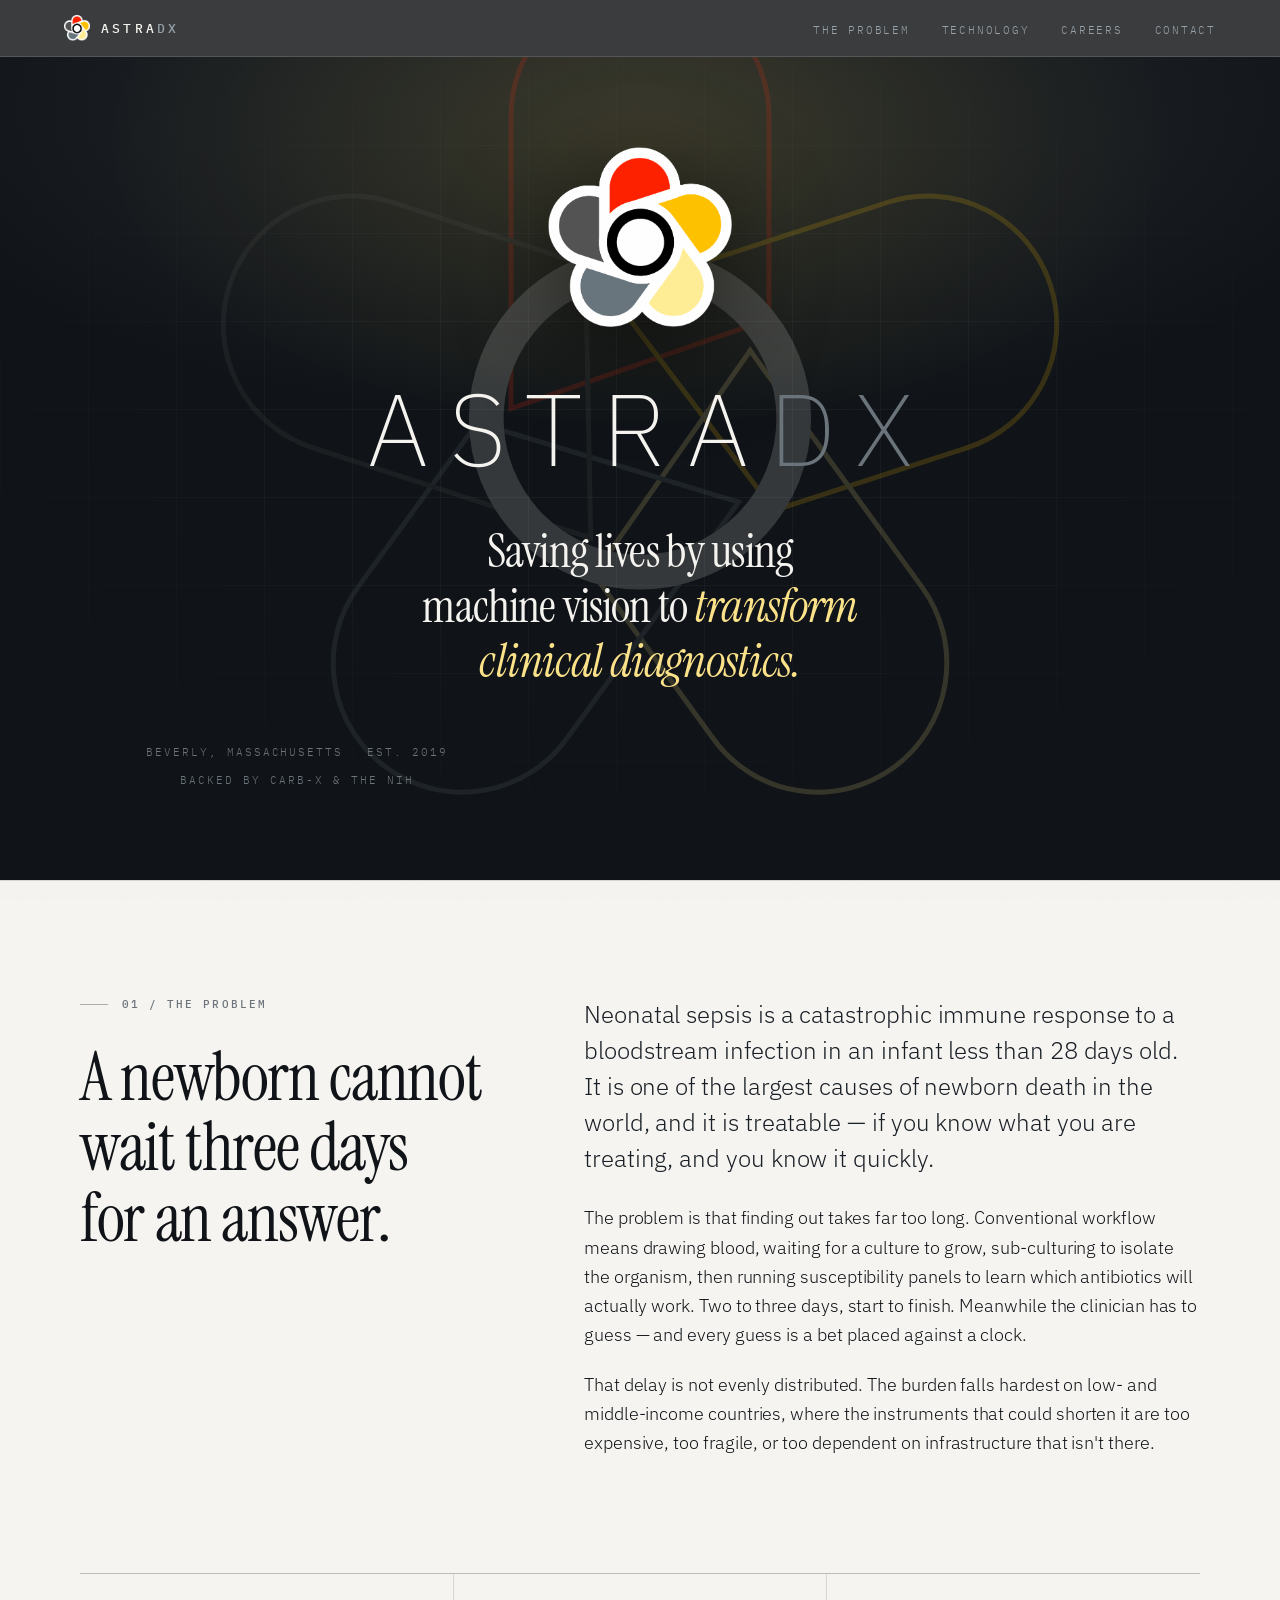
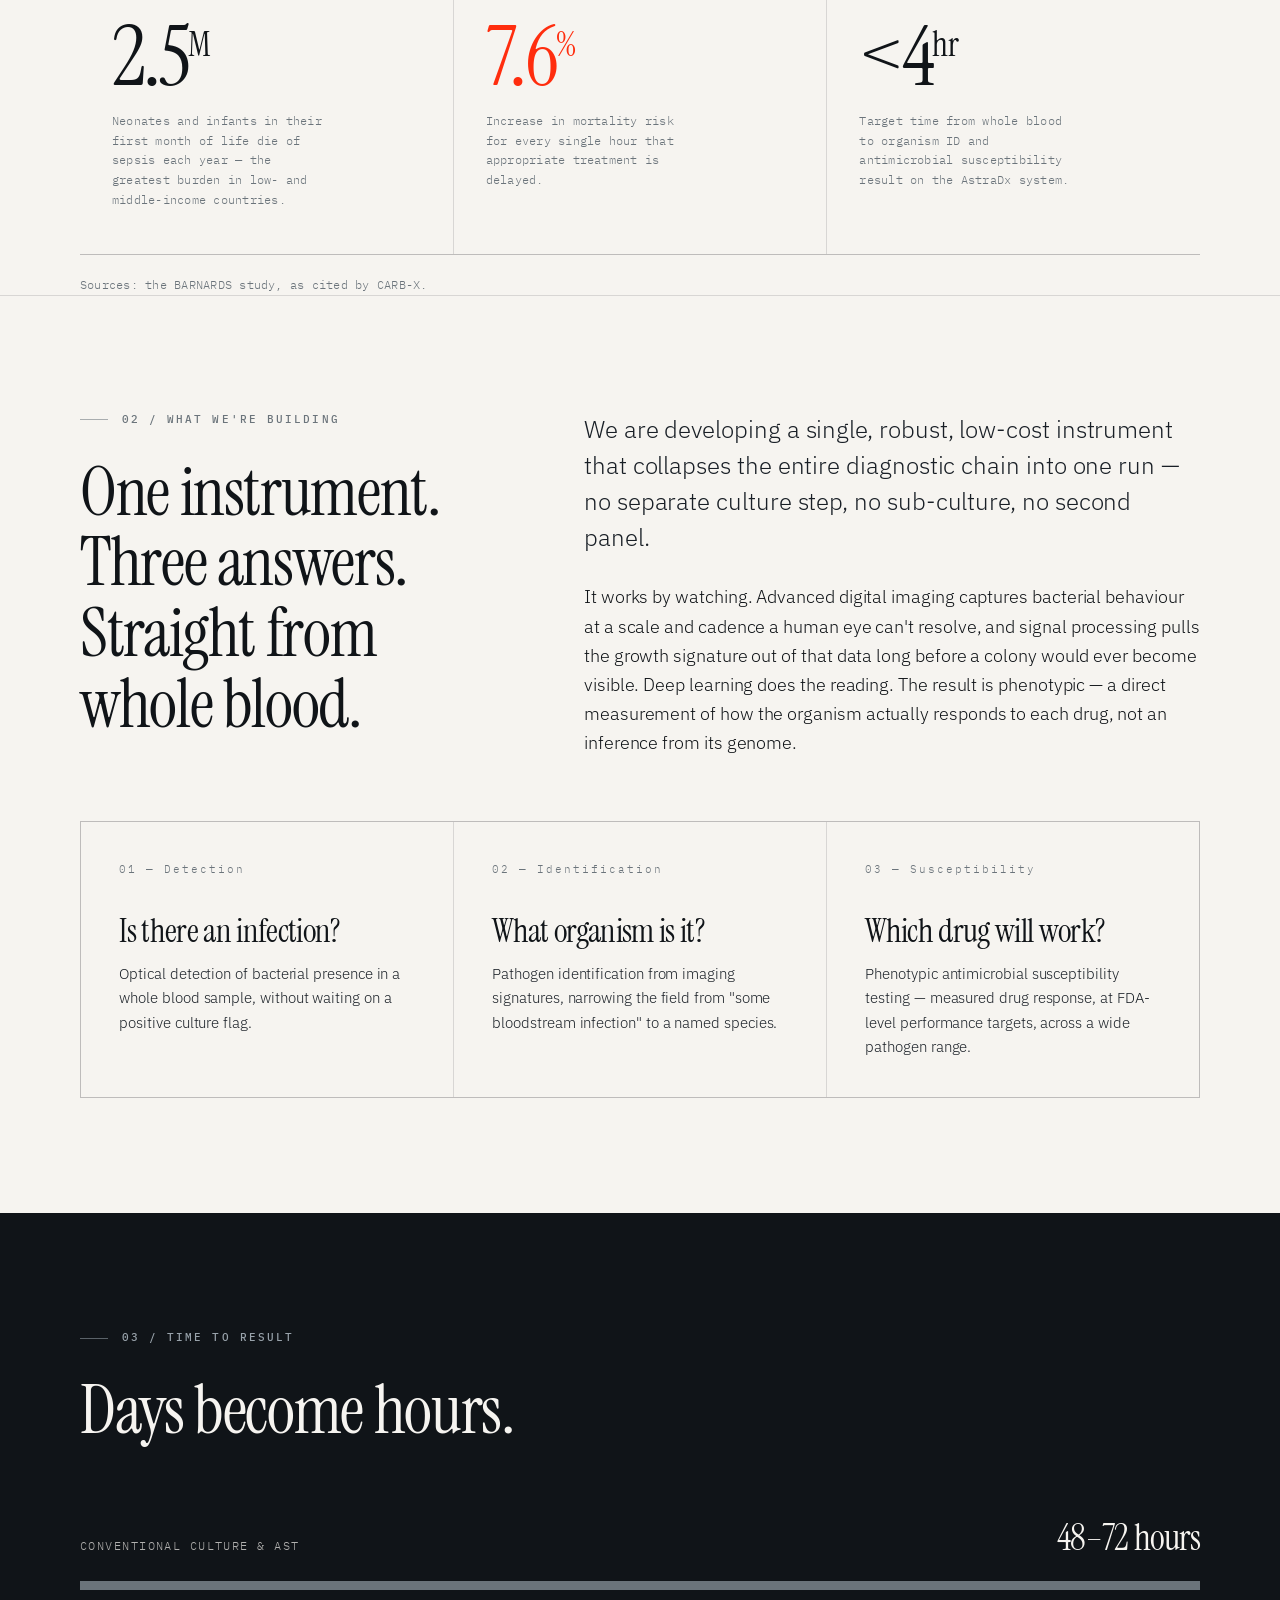
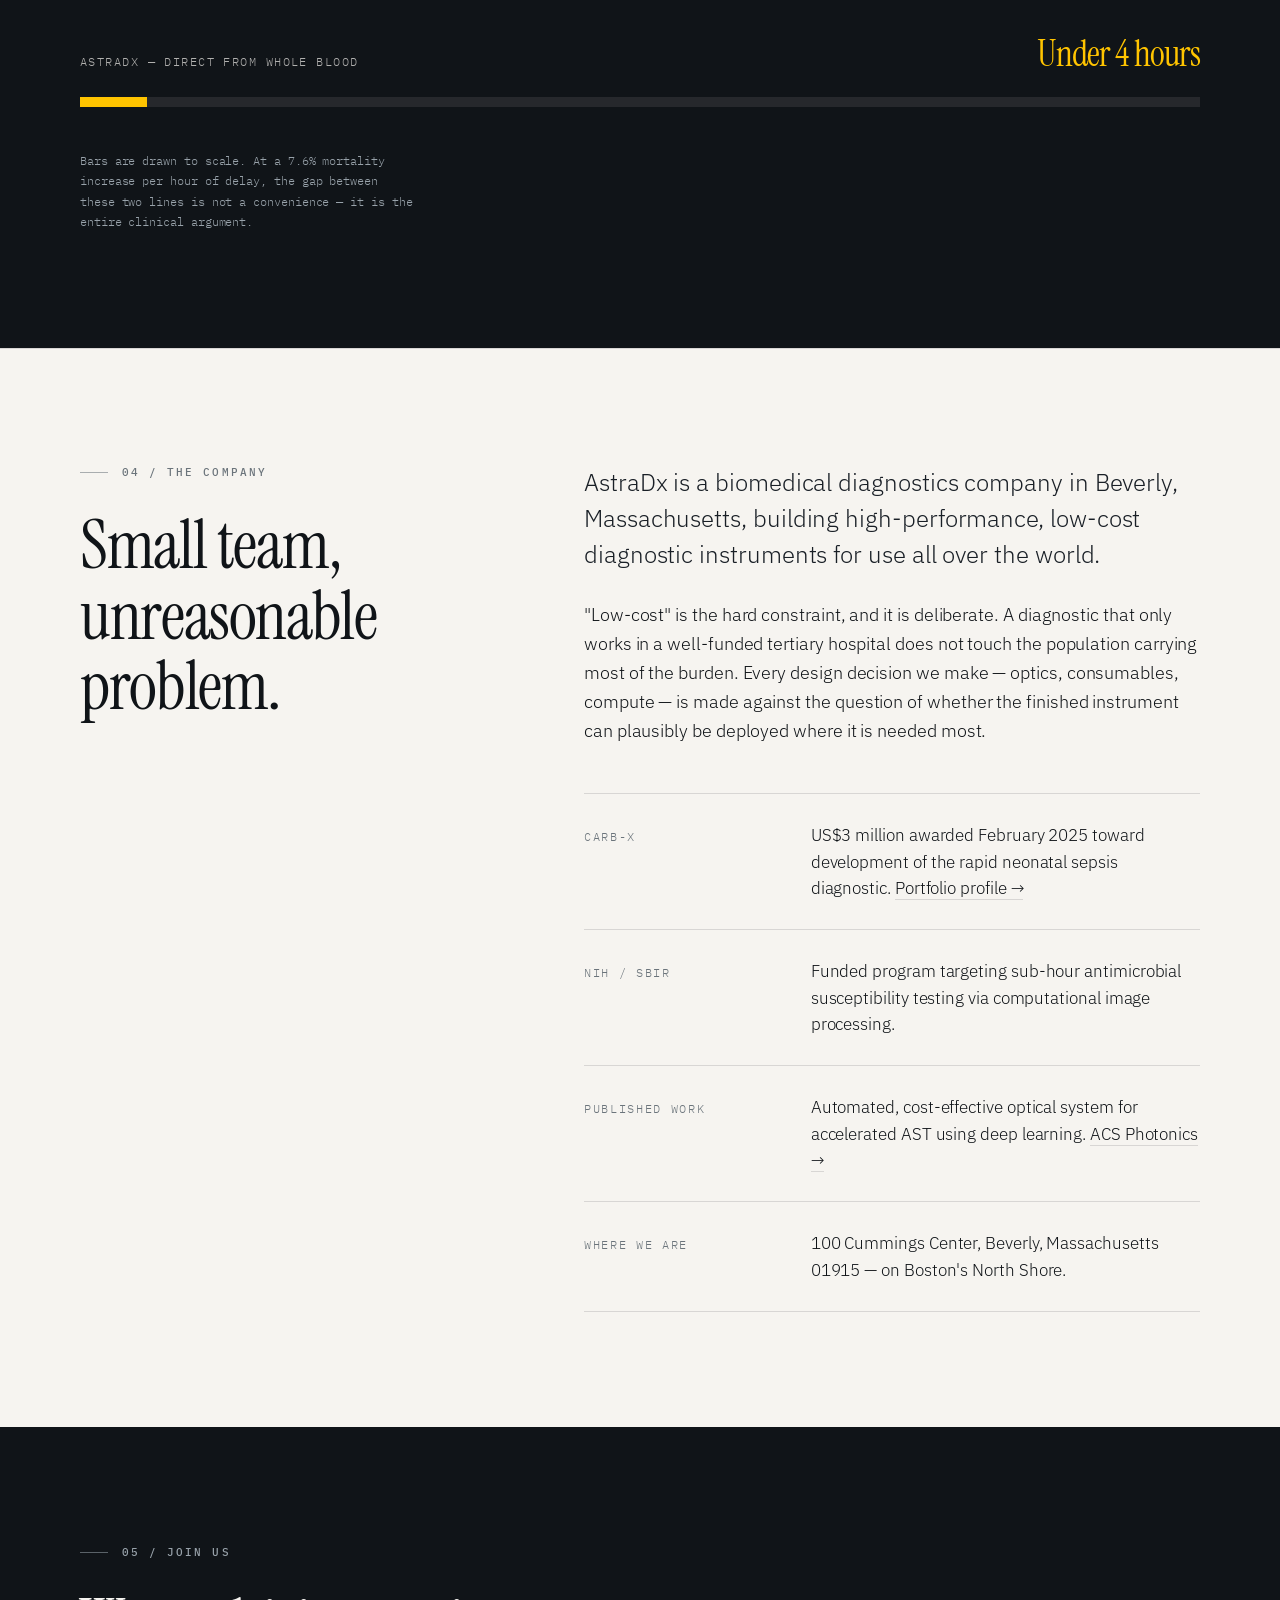
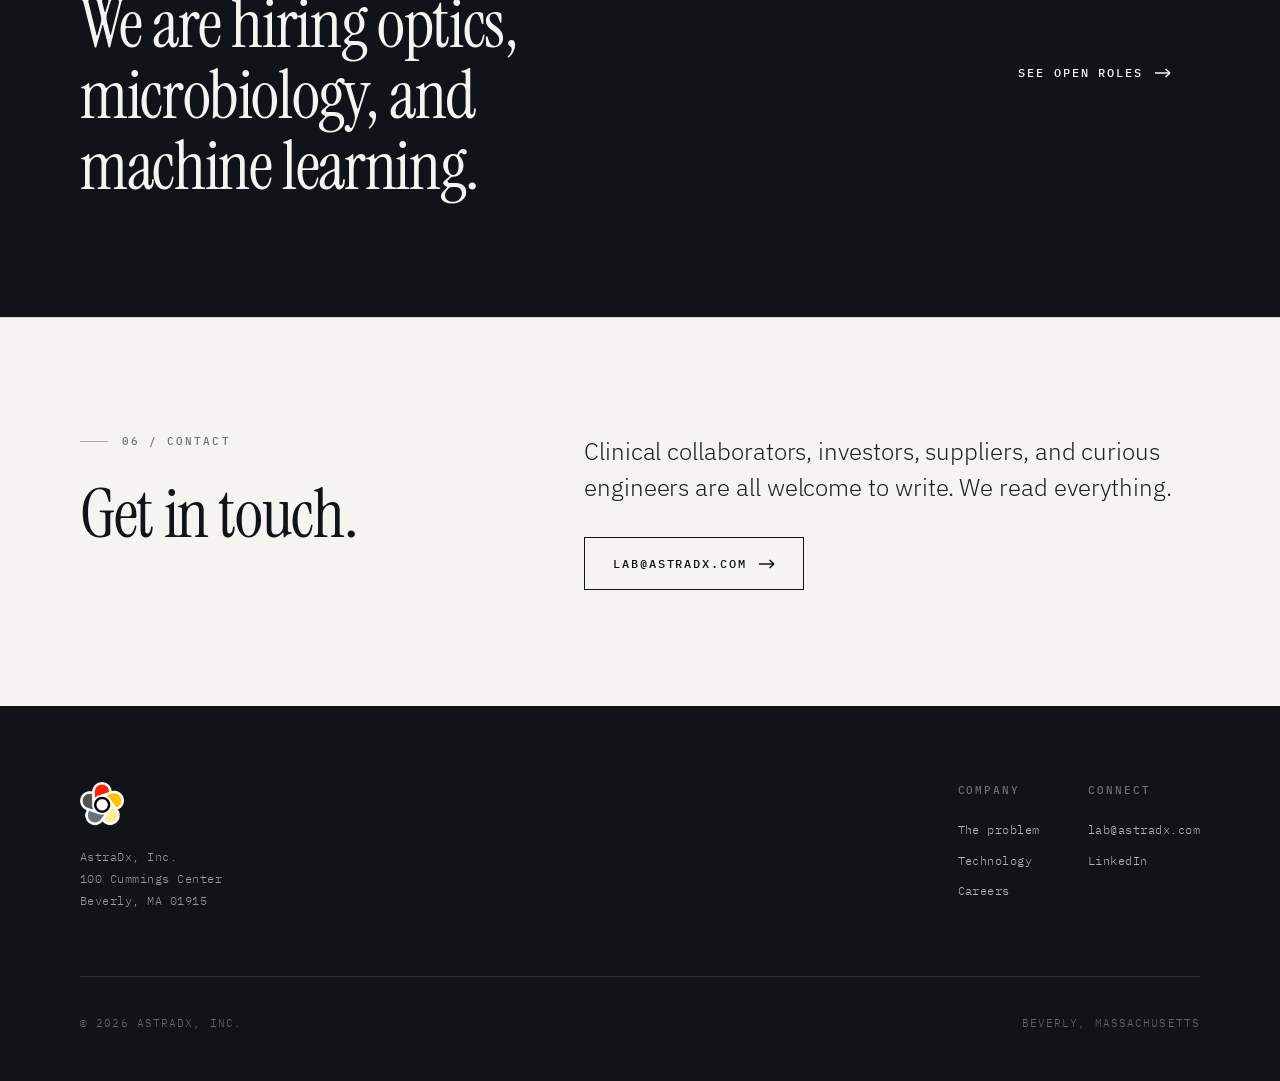
==== index.html @ 8357edec "Static rebuild of astradx.com with careers page Replaces the single hand-written XHTML page with a s" ====
<!DOCTYPE html>
<html lang="en">
<head>
<meta charset="utf-8">
<meta name="viewport" content="width=device-width, initial-scale=1">
<title>AstraDx, Inc. — Machine vision for clinical diagnostics</title>
<meta name="description" content="AstraDx is building high-performance, low-cost diagnostic instruments. Our first system detects and identifies bloodstream pathogens and performs antimicrobial susceptibility testing directly from whole blood, in under four hours.">
<link rel="canonical" href="https://astradx.com/">

<meta property="og:type" content="website">
<meta property="og:title" content="AstraDx, Inc.">
<meta property="og:description" content="Saving lives by using machine vision to transform clinical diagnostics.">
<meta property="og:url" content="https://astradx.com/">
<meta property="og:image" content="https://astradx.com/assets/logo.png">
<meta name="twitter:card" content="summary">

<link rel="icon" href="assets/favicon.png" type="image/png">
<link rel="apple-touch-icon" href="assets/favicon.png">
<meta name="theme-color" content="#101418">

<link rel="preconnect" href="https://fonts.googleapis.com">
<link rel="preconnect" href="https://fonts.gstatic.com" crossorigin>
<link href="https://fonts.googleapis.com/css2?family=IBM+Plex+Mono:wght@400;500&family=IBM+Plex+Sans:wght@200;300;400;500&family=Instrument+Serif:ital@0;1&display=swap" rel="stylesheet">
<link rel="stylesheet" href="style.css">

<!-- Flag JS up-front so scroll-reveal styles apply without a flash of shown content. -->
<script>document.documentElement.className += ' js';</script>

<script type="application/ld+json">
{
  "@context": "https://schema.org",
  "@type": "Organization",
  "name": "AstraDx, Inc.",
  "url": "https://astradx.com/",
  "logo": "https://astradx.com/assets/logo.png",
  "email": "lab@astradx.com",
  "description": "AstraDx builds high-performance, low-cost diagnostic instruments using machine vision.",
  "address": {
    "@type": "PostalAddress",
    "streetAddress": "100 Cummings Center",
    "addressLocality": "Beverly",
    "addressRegion": "MA",
    "postalCode": "01915",
    "addressCountry": "US"
  }
}
</script>
</head>

<body>
<a class="skip" href="#main">Skip to content</a>

<!-- ====================================================== NAV -->
<nav class="nav">
  <a class="nav__brand" href="/">
    <img src="assets/logo.png" alt="" width="26" height="26">
    <span>Astra<span class="dx">Dx</span></span>
  </a>
  <ul class="nav__links">
    <li><a href="#problem" class="nav__hide-sm">The&nbsp;problem</a></li>
    <li><a href="#technology">Technology</a></li>
    <li><a href="careers.html">Careers</a></li>
    <li><a href="mailto:lab@astradx.com">Contact</a></li>
  </ul>
</nav>

<main id="main">

  <!-- ==================================================== HERO -->
  <header class="hero">
    <!-- Five-petal aperture, echoing the logo mark. Decorative. -->
    <svg class="aperture" viewBox="-200 -200 400 400" aria-hidden="true" focusable="false">
      <g fill="none" stroke-width="2">
        <g stroke="#FF2D0E"><path d="M-52,-30 A52,52 0 0 1 52,-30 L52,52 L-52,88 Z" transform="rotate(0) translate(0 -92)"/></g>
        <g stroke="#FFC400"><path d="M-52,-30 A52,52 0 0 1 52,-30 L52,52 L-52,88 Z" transform="rotate(72) translate(0 -92)"/></g>
        <g stroke="#FCE38A"><path d="M-52,-30 A52,52 0 0 1 52,-30 L52,52 L-52,88 Z" transform="rotate(144) translate(0 -92)"/></g>
        <g stroke="#6B747B"><path d="M-52,-30 A52,52 0 0 1 52,-30 L52,52 L-52,88 Z" transform="rotate(216) translate(0 -92)"/></g>
        <g stroke="#5A5A5A"><path d="M-52,-30 A52,52 0 0 1 52,-30 L52,52 L-52,88 Z" transform="rotate(288) translate(0 -92)"/></g>
        <circle cx="0" cy="0" r="62" stroke="#F6F4F0" stroke-width="14"/>
      </g>
    </svg>

    <div class="wrap">
      <img class="hero__mark" src="assets/logo.png" alt="AstraDx" width="184" height="184">

      <p class="hero__wordmark">ASTRA<span class="dx">DX</span></p>

      <h1 class="hero__mission">
        Saving lives by using machine vision to <em>transform clinical diagnostics.</em>
      </h1>

      <p class="hero__meta">
        <span>Beverly, Massachusetts</span>
        <span>Est. 2019</span>
        <span>Backed by CARB-X &amp; the NIH</span>
      </p>
    </div>
  </header>

  <!-- ==================================================== PROBLEM -->
  <section class="band" id="problem">
    <div class="wrap">
      <div class="split" data-reveal>
        <div class="split__head">
          <p class="label">01 / The problem</p>
          <h2>A newborn cannot wait three days for an answer.</h2>
        </div>
        <div>
          <p class="lede">
            Neonatal sepsis is a catastrophic immune response to a bloodstream
            infection in an infant less than 28 days old. It is one of the largest
            causes of newborn death in the world, and it is treatable — if you know
            what you are treating, and you know it quickly.
          </p>
          <p>
            The problem is that finding out takes far too long. Conventional
            workflow means drawing blood, waiting for a culture to grow, sub-culturing
            to isolate the organism, then running susceptibility panels to learn
            which antibiotics will actually work. Two to three days, start to finish.
            Meanwhile the clinician has to guess — and every guess is a bet placed
            against a clock.
          </p>
          <p>
            That delay is not evenly distributed. The burden falls hardest on
            low- and middle-income countries, where the instruments that could
            shorten it are too expensive, too fragile, or too dependent on
            infrastructure that isn't there.
          </p>
        </div>
      </div>
    </div>
  </section>

  <!-- ==================================================== STATS -->
  <section class="band" style="padding-block: 0; border-top: 0;">
    <div class="wrap">
      <div class="stats" data-reveal-stagger>
        <div class="stat">
          <span class="stat__value">2.5<sup>M</sup></span>
          <p class="stat__body">Neonates and infants in their first month of life die of sepsis each year — the greatest burden in low- and middle-income countries.</p>
        </div>
        <div class="stat stat--urgent">
          <span class="stat__value">7.6<sup>%</sup></span>
          <p class="stat__body">Increase in mortality risk for every single hour that appropriate treatment is delayed.</p>
        </div>
        <div class="stat">
          <span class="stat__value">&lt;4<sup>hr</sup></span>
          <p class="stat__body">Target time from whole blood to organism ID and antimicrobial susceptibility result on the AstraDx system.</p>
        </div>
      </div>
      <p class="stat__body" style="margin-top:1.25rem; max-width:60ch;">
        Sources: the BARNARDS study, as cited by CARB-X.
      </p>
    </div>
  </section>

  <!-- ==================================================== TECHNOLOGY -->
  <section class="band" id="technology">
    <div class="wrap">
      <div class="split" data-reveal>
        <div class="split__head">
          <p class="label">02 / What we're building</p>
          <h2>One instrument. Three answers. Straight from whole blood.</h2>
        </div>
        <div>
          <p class="lede">
            We are developing a single, robust, low-cost instrument that collapses
            the entire diagnostic chain into one run — no separate culture step, no
            sub-culture, no second panel.
          </p>
          <p>
            It works by watching. Advanced digital imaging captures bacterial
            behaviour at a scale and cadence a human eye can't resolve, and signal
            processing pulls the growth signature out of that data long before a
            colony would ever become visible. Deep learning does the reading. The
            result is phenotypic — a direct measurement of how the organism actually
            responds to each drug, not an inference from its genome.
          </p>
        </div>
      </div>

      <div class="cards" data-reveal-stagger>
        <article class="card">
          <span class="card__no">01 — Detection</span>
          <h3>Is there an infection?</h3>
          <p>Optical detection of bacterial presence in a whole blood sample, without waiting on a positive culture flag.</p>
        </article>
        <article class="card">
          <span class="card__no">02 — Identification</span>
          <h3>What organism is it?</h3>
          <p>Pathogen identification from imaging signatures, narrowing the field from "some bloodstream infection" to a named species.</p>
        </article>
        <article class="card">
          <span class="card__no">03 — Susceptibility</span>
          <h3>Which drug will work?</h3>
          <p>Phenotypic antimicrobial susceptibility testing — measured drug response, at FDA-level performance targets, across a wide pathogen range.</p>
        </article>
      </div>
    </div>
  </section>

  <!-- ==================================================== COMPARISON -->
  <section class="band band--dark">
    <div class="wrap">
      <p class="label">03 / Time to result</p>
      <h2>Days become hours.</h2>

      <div class="compare" data-reveal>
        <div class="bar">
          <div class="bar__head">
            <span>Conventional culture &amp; AST</span>
            <span class="bar__time">48&ndash;72 hours</span>
          </div>
          <div class="bar__track"><div class="bar__fill" style="--w:100%"></div></div>
        </div>
        <div class="bar bar--ours">
          <div class="bar__head">
            <span>AstraDx — direct from whole blood</span>
            <span class="bar__time">Under 4 hours</span>
          </div>
          <div class="bar__track"><div class="bar__fill" style="--w:6%"></div></div>
        </div>
        <p class="compare__note">
          Bars are drawn to scale. At a 7.6% mortality increase per hour of delay,
          the gap between these two lines is not a convenience — it is the entire
          clinical argument.
        </p>
      </div>
    </div>
  </section>

  <!-- ==================================================== APPROACH / BACKING -->
  <section class="band">
    <div class="wrap">
      <div class="split" data-reveal>
        <div class="split__head">
          <p class="label">04 / The company</p>
          <h2>Small team, unreasonable problem.</h2>
        </div>
        <div>
          <p class="lede">
            AstraDx is a biomedical diagnostics company in Beverly, Massachusetts,
            building high-performance, low-cost diagnostic instruments for use all
            over the world.
          </p>
          <p>
            "Low-cost" is the hard constraint, and it is deliberate. A diagnostic
            that only works in a well-funded tertiary hospital does not touch the
            population carrying most of the burden. Every design decision we make —
            optics, consumables, compute — is made against the question of whether
            the finished instrument can plausibly be deployed where it is needed
            most.
          </p>

          <dl class="facts">
            <div class="fact">
              <dt>CARB-X</dt>
              <dd>US$3 million awarded February 2025 toward development of the rapid neonatal sepsis diagnostic. <a href="https://carb-x.org/gallery/astradx/" rel="noopener">Portfolio profile &rarr;</a></dd>
            </div>
            <div class="fact">
              <dt>NIH / SBIR</dt>
              <dd>Funded program targeting sub-hour antimicrobial susceptibility testing via computational image processing.</dd>
            </div>
            <div class="fact">
              <dt>Published work</dt>
              <dd>Automated, cost-effective optical system for accelerated AST using deep learning. <a href="https://pubs.acs.org/doi/10.1021/acsphotonics.0c00841" rel="noopener">ACS Photonics &rarr;</a></dd>
            </div>
            <div class="fact">
              <dt>Where we are</dt>
              <dd>100 Cummings Center, Beverly, Massachusetts 01915 &mdash; on Boston's North Shore.</dd>
            </div>
          </dl>
        </div>
      </div>
    </div>
  </section>

  <!-- ==================================================== CTA -->
  <section class="band band--dark">
    <div class="wrap cta">
      <div>
        <p class="label">05 / Join us</p>
        <h2>We are hiring optics, microbiology, and machine learning.</h2>
      </div>
      <a class="btn" href="careers.html">
        See open roles
        <svg width="16" height="10" viewBox="0 0 16 10" fill="none" aria-hidden="true"><path d="M10.5 1L15 5m0 0l-4.5 4M15 5H0" stroke="currentColor" stroke-width="1.5"/></svg>
      </a>
    </div>
  </section>

  <!-- ==================================================== CONTACT -->
  <section class="band" id="contact">
    <div class="wrap">
      <div class="split" data-reveal>
        <div class="split__head">
          <p class="label">06 / Contact</p>
          <h2>Get in touch.</h2>
        </div>
        <div>
          <p class="lede">
            Clinical collaborators, investors, suppliers, and curious engineers are
            all welcome to write. We read everything.
          </p>
          <p style="margin-top:2rem;">
            <a class="btn btn--ghost" href="mailto:lab@astradx.com">
              lab@astradx.com
              <svg width="16" height="10" viewBox="0 0 16 10" fill="none" aria-hidden="true"><path d="M10.5 1L15 5m0 0l-4.5 4M15 5H0" stroke="currentColor" stroke-width="1.5"/></svg>
            </a>
          </p>
        </div>
      </div>
    </div>
  </section>

</main>

<!-- ====================================================== FOOTER -->
<footer class="footer">
  <div class="wrap">
    <div class="footer__top">
      <div class="footer__brand">
        <img src="assets/logo.png" alt="AstraDx" width="44" height="44">
        <p>
          AstraDx, Inc.<br>
          100 Cummings Center<br>
          Beverly, MA 01915
        </p>
      </div>
      <div class="footer__nav">
        <div>
          <h5>Company</h5>
          <ul>
            <li><a href="#problem">The problem</a></li>
            <li><a href="#technology">Technology</a></li>
            <li><a href="careers.html">Careers</a></li>
          </ul>
        </div>
        <div>
          <h5>Connect</h5>
          <ul>
            <li><a href="mailto:lab@astradx.com">lab@astradx.com</a></li>
            <li><a href="https://www.linkedin.com/company/astradx" rel="noopener">LinkedIn</a></li>
          </ul>
        </div>
      </div>
    </div>
    <div class="footer__base">
      <span>&copy; 2026 AstraDx, Inc.</span>
      <span>Beverly, Massachusetts</span>
    </div>
  </div>
</footer>

<script src="script.js"></script>
</body>
</html>
---- style.css ----
@charset "UTF-8";

/* ==========================================================================
   AstraDx, Inc. — static site stylesheet
   Aesthetic: scientific instrument. Warm paper, deep ink, hairline rules,
   monospaced data labels, one high-contrast serif for voice.
   Brand colors are lifted from the aperture logo.
   ========================================================================== */

:root {
  /* --- brand -------------------------------------------------------- */
  --ink:        #101418;
  --ink-2:      #191F26;
  --ink-3:      #262E36;
  --paper:      #F6F4F0;
  --paper-2:    #ECE8E1;
  --slate:      #6B747B;   /* logo petal / original site accent */
  --slate-lt:   #98A2AA;
  --amber:      #FFC400;   /* logo petal */
  --amber-soft: #FCE38A;   /* logo petal */
  --red:        #FF2D0E;   /* logo petal — used sparingly, for urgency only */

  --rule:       rgba(16, 20, 24, 0.13);
  --rule-dk:    rgba(246, 244, 240, 0.14);

  /* --- type --------------------------------------------------------- */
  --display: "Instrument Serif", "Iowan Old Style", Georgia, serif;
  --sans:    "IBM Plex Sans", "Helvetica Neue", Helvetica, sans-serif;
  --mono:    "IBM Plex Mono", ui-monospace, "SF Mono", Menlo, monospace;

  /* --- metrics ------------------------------------------------------ */
  --gutter: clamp(1.5rem, 5vw, 6rem);
  --measure: 62ch;
  --ease: cubic-bezier(0.22, 1, 0.36, 1);
}

/* --------------------------------------------------------------------------
   Reset & base
   -------------------------------------------------------------------------- */

*, *::before, *::after { box-sizing: border-box; }

html {
  scroll-behavior: smooth;
  -webkit-text-size-adjust: 100%;
}

body {
  margin: 0;
  background: var(--paper);
  color: var(--ink);
  font-family: var(--sans);
  font-weight: 300;
  font-size: clamp(1rem, 0.94rem + 0.28vw, 1.125rem);
  line-height: 1.62;
  letter-spacing: -0.004em;
  -webkit-font-smoothing: antialiased;
  -moz-osx-font-smoothing: grayscale;
  overflow-x: hidden;
}

img { max-width: 100%; height: auto; display: block; }

a { color: inherit; }

::selection { background: var(--amber); color: var(--ink); }

/* Film-grain overlay — sits above the page, ignores pointer events. */
body::after {
  content: "";
  position: fixed;
  inset: 0;
  z-index: 9999;
  pointer-events: none;
  opacity: 0.035;
  mix-blend-mode: multiply;
  background-image: url("data:image/svg+xml,%3Csvg xmlns='http://www.w3.org/2000/svg' width='220' height='220'%3E%3Cfilter id='n'%3E%3CfeTurbulence type='fractalNoise' baseFrequency='.85' numOctaves='4' stitchTiles='stitch'/%3E%3C/filter%3E%3Crect width='100%25' height='100%25' filter='url(%23n)'/%3E%3C/svg%3E");
}

/* --------------------------------------------------------------------------
   Typography primitives
   -------------------------------------------------------------------------- */

h1, h2, h3, h4 {
  font-family: var(--display);
  font-weight: 400;
  letter-spacing: -0.02em;
  line-height: 1.04;
  margin: 0;
  text-wrap: balance;
}

h2 { font-size: clamp(2.25rem, 1.4rem + 3.6vw, 4.25rem); }
h3 { font-size: clamp(1.5rem, 1.2rem + 1.1vw, 2.125rem); }

p { margin: 0 0 1.15em; max-width: var(--measure); }
p:last-child { margin-bottom: 0; }

em { font-style: italic; }

/* Small tracked monospace label — the "instrument readout" voice. */
.label {
  font-family: var(--mono);
  font-size: 0.6875rem;
  font-weight: 500;
  letter-spacing: 0.19em;
  text-transform: uppercase;
  color: var(--slate);
  margin: 0 0 1.75rem;
  display: flex;
  align-items: center;
  gap: 0.85rem;
}
.label::before {
  content: "";
  width: 1.75rem;
  height: 1px;
  background: currentColor;
  opacity: 0.55;
  flex: none;
}
.label--plain::before { display: none; }

.lede {
  font-size: clamp(1.15rem, 1rem + 0.7vw, 1.5rem);
  line-height: 1.5;
  font-weight: 300;
  color: var(--ink-2);
}

.muted { color: var(--slate); }

/* --------------------------------------------------------------------------
   Layout
   -------------------------------------------------------------------------- */

.wrap {
  width: 100%;
  max-width: 78rem;
  margin-inline: auto;
  padding-inline: var(--gutter);
}

section { position: relative; }

.band {
  padding-block: clamp(4.5rem, 9vw, 9.5rem);
  border-top: 1px solid var(--rule);
}

.band--dark {
  background: var(--ink);
  color: var(--paper);
  border-top-color: transparent;
}
.band--dark .label,
.band--dark .muted { color: var(--slate-lt); }
.band--dark .lede { color: rgba(246, 244, 240, 0.78); }

/* Editorial two-column: sticky heading on the left, prose on the right. */
.split {
  display: grid;
  gap: clamp(2rem, 5vw, 5rem);
  grid-template-columns: 1fr;
  align-items: start;
}
@media (min-width: 60rem) {
  .split { grid-template-columns: minmax(0, 5fr) minmax(0, 7fr); }
  .split__head { position: sticky; top: 7rem; }
}

/* --------------------------------------------------------------------------
   Nav
   -------------------------------------------------------------------------- */

.nav {
  position: sticky;
  top: 0;
  z-index: 100;
  display: flex;
  align-items: center;
  justify-content: space-between;
  gap: 1.5rem;
  padding: 0.85rem var(--gutter);
  background: rgba(16, 20, 24, 0.82);
  backdrop-filter: saturate(160%) blur(14px);
  -webkit-backdrop-filter: saturate(160%) blur(14px);
  border-bottom: 1px solid var(--rule-dk);
  color: var(--paper);
}

.nav__brand {
  display: flex;
  align-items: center;
  gap: 0.7rem;
  text-decoration: none;
  flex: none;
}
.nav__brand img { width: 26px; height: 26px; }
.nav__brand span {
  font-family: var(--mono);
  font-size: 0.8125rem;
  font-weight: 500;
  letter-spacing: 0.24em;
  text-transform: uppercase;
}
.nav__brand .dx { color: var(--slate-lt); }

.nav__links {
  display: flex;
  align-items: center;
  gap: clamp(1rem, 2.5vw, 2.25rem);
  list-style: none;
  margin: 0;
  padding: 0;
}
.nav__links a {
  font-family: var(--mono);
  font-size: 0.6875rem;
  letter-spacing: 0.16em;
  text-transform: uppercase;
  text-decoration: none;
  color: var(--slate-lt);
  padding-block: 0.4rem;
  position: relative;
  transition: color 0.25s var(--ease);
  white-space: nowrap;
}
.nav__links a::after {
  content: "";
  position: absolute;
  left: 0;
  bottom: 0;
  width: 100%;
  height: 1px;
  background: var(--amber);
  transform: scaleX(0);
  transform-origin: left;
  transition: transform 0.35s var(--ease);
}
.nav__links a:hover { color: var(--paper); }
.nav__links a:hover::after { transform: scaleX(1); }
.nav__links a.is-current { color: var(--paper); }
.nav__links a.is-current::after { transform: scaleX(1); }

@media (max-width: 34rem) {
  .nav__links .nav__hide-sm { display: none; }
}

/* --------------------------------------------------------------------------
   Hero
   -------------------------------------------------------------------------- */

.hero {
  position: relative;
  background: var(--ink);
  color: var(--paper);
  overflow: hidden;
  isolation: isolate;
  display: flex;
  flex-direction: column;
  justify-content: center;
  min-height: clamp(38rem, 88vh, 58rem);
  padding-block: clamp(4rem, 10vh, 8rem);
  text-align: center;
}

.hero--short {
  min-height: auto;
  text-align: left;
  padding-block: clamp(5rem, 14vh, 9rem);
}

/* Warm pool of light behind the mark. */
.hero::before {
  content: "";
  position: absolute;
  inset: -30% -10% auto;
  height: 90%;
  z-index: -2;
  background:
    radial-gradient(50% 55% at 50% 45%, rgba(255, 196, 0, 0.10), transparent 70%),
    radial-gradient(70% 60% at 50% 40%, rgba(107, 116, 123, 0.24), transparent 72%);
}

/* Hairline grid — echoes a reticle / imaging sensor. */
.hero::after {
  content: "";
  position: absolute;
  inset: 0;
  z-index: -2;
  background-image:
    linear-gradient(to right, rgba(246, 244, 240, 0.045) 1px, transparent 1px),
    linear-gradient(to bottom, rgba(246, 244, 240, 0.045) 1px, transparent 1px);
  background-size: 5.5rem 5.5rem;
  mask-image: radial-gradient(80% 70% at 50% 45%, #000 20%, transparent 78%);
  -webkit-mask-image: radial-gradient(80% 70% at 50% 45%, #000 20%, transparent 78%);
}

/* The slow-turning aperture motif, drawn from the logo's five petals. */
.aperture {
  position: absolute;
  z-index: -1;
  top: 50%;
  left: 50%;
  width: min(115vh, 62rem);
  aspect-ratio: 1;
  translate: -50% -55%;
  opacity: 0.16;
  animation: aperture-turn 130s linear infinite;
  pointer-events: none;
}
@keyframes aperture-turn { to { rotate: 360deg; } }

/* On the left-aligned short hero, push the mark off to the right so it frames
   the text instead of sitting behind it. */
.hero--short .aperture {
  left: auto;
  right: 0;
  translate: 32% -50%;
  width: min(80vh, 42rem);
  opacity: 0.13;
}

.hero__mark {
  width: clamp(7rem, 15vw, 11.5rem);
  margin-inline: auto;
  filter: drop-shadow(0 1.5rem 3rem rgba(0, 0, 0, 0.55));
  animation: rise 1.1s var(--ease) both;
}

.hero__wordmark {
  font-family: var(--sans);
  font-weight: 200;
  font-size: clamp(2.75rem, 1.5rem + 6vw, 6.5rem);
  letter-spacing: clamp(0.35rem, 1.6vw, 1.35rem);
  line-height: 1;
  margin: clamp(1.75rem, 4vw, 3rem) 0 0;
  /* letter-spacing pads the right edge; pull it back for optical centering */
  text-indent: clamp(0.35rem, 1.6vw, 1.35rem);
  animation: rise 1.1s var(--ease) 0.14s both;
}
.hero__wordmark .dx { color: var(--slate); }

.hero__mission {
  font-family: var(--display);
  font-weight: 400;
  font-size: clamp(1.6rem, 0.95rem + 2.5vw, 3.25rem);
  line-height: 1.16;
  letter-spacing: -0.018em;
  max-width: 22ch;
  margin: clamp(1.75rem, 4vw, 2.75rem) auto 0;
  text-wrap: balance;
  animation: rise 1.1s var(--ease) 0.28s both;
}
.hero__mission em {
  font-style: italic;
  color: var(--amber-soft);
}

.hero__meta {
  display: flex;
  flex-wrap: wrap;
  justify-content: center;
  gap: 0.6rem 1.5rem;
  margin-top: clamp(2.25rem, 5vw, 3.5rem);
  font-family: var(--mono);
  font-size: 0.6875rem;
  letter-spacing: 0.18em;
  text-transform: uppercase;
  color: var(--slate);
  animation: rise 1.1s var(--ease) 0.42s both;
}
.hero--short .hero__meta { justify-content: flex-start; }

@keyframes rise {
  from { opacity: 0; transform: translateY(1.5rem); }
  to   { opacity: 1; transform: none; }
}

.hero__title {
  font-size: clamp(2.75rem, 1.5rem + 5.5vw, 6rem);
  margin-top: 0.5rem;
  animation: rise 1.1s var(--ease) 0.1s both;
}
.hero--short .lede {
  margin-top: 1.75rem;
  animation: rise 1.1s var(--ease) 0.24s both;
}

/* --------------------------------------------------------------------------
   Stat display — the emotional core of the problem section
   -------------------------------------------------------------------------- */

.stats {
  display: grid;
  gap: 1px;
  background: var(--rule);
  border-block: 1px solid var(--rule);
  grid-template-columns: 1fr;
}
@media (min-width: 45rem) { .stats { grid-template-columns: repeat(3, 1fr); } }

.stat {
  background: var(--paper);
  padding: clamp(1.75rem, 3.5vw, 2.75rem) clamp(1.25rem, 2.5vw, 2rem);
}
.stat__value {
  font-family: var(--display);
  font-size: clamp(3rem, 1.8rem + 4.5vw, 5.25rem);
  line-height: 0.92;
  letter-spacing: -0.03em;
  display: block;
}
.stat__value sup {
  font-size: 0.4em;
  vertical-align: super;
  letter-spacing: 0;
}
.stat--urgent .stat__value { color: var(--red); }
.stat__body {
  font-family: var(--mono);
  font-size: 0.75rem;
  line-height: 1.65;
  letter-spacing: 0.02em;
  color: var(--slate);
  margin: 1rem 0 0;
  max-width: 30ch;
}

/* --------------------------------------------------------------------------
   Capability cards
   -------------------------------------------------------------------------- */

.cards {
  display: grid;
  gap: 1px;
  background: var(--rule);
  border: 1px solid var(--rule);
  grid-template-columns: 1fr;
  margin-top: clamp(2.5rem, 5vw, 4rem);
}
@media (min-width: 52rem) { .cards { grid-template-columns: repeat(3, 1fr); } }

.card {
  background: var(--paper);
  padding: clamp(1.75rem, 3vw, 2.5rem);
  position: relative;
  transition: background 0.4s var(--ease);
}
.card:hover { background: var(--paper-2); }

.card__no {
  font-family: var(--mono);
  font-size: 0.6875rem;
  letter-spacing: 0.18em;
  color: var(--slate);
  display: block;
  margin-bottom: 2.25rem;
}
.card h3 { margin-bottom: 0.75rem; }
.card p {
  font-size: 0.95rem;
  line-height: 1.6;
  color: var(--ink-2);
  margin: 0;
}
/* Accent hairline that draws in on hover. */
.card::before {
  content: "";
  position: absolute;
  top: 0; left: 0;
  height: 2px;
  width: 100%;
  background: var(--amber);
  transform: scaleX(0);
  transform-origin: left;
  transition: transform 0.5s var(--ease);
}
.card:hover::before { transform: scaleX(1); }

/* --------------------------------------------------------------------------
   Time-to-result comparison
   -------------------------------------------------------------------------- */

.compare {
  margin-top: clamp(2.5rem, 5vw, 4rem);
  display: grid;
  gap: clamp(1.5rem, 3vw, 2.25rem);
}

.bar__head {
  display: flex;
  justify-content: space-between;
  align-items: baseline;
  gap: 1rem;
  font-family: var(--mono);
  font-size: 0.75rem;
  letter-spacing: 0.12em;
  text-transform: uppercase;
  margin-bottom: 0.85rem;
  color: rgba(246, 244, 240, 0.7);
}
.bar__time {
  font-family: var(--display);
  font-size: clamp(1.5rem, 1.1rem + 1.4vw, 2.25rem);
  letter-spacing: -0.02em;
  text-transform: none;
  color: var(--paper);
}

.bar__track {
  height: 0.6rem;
  background: rgba(246, 244, 240, 0.09);
  position: relative;
  overflow: hidden;
}
.bar__fill {
  position: absolute;
  inset: 0 auto 0 0;
  width: var(--w, 0%);
  background: var(--slate);
  transform: scaleX(0);
  transform-origin: left;
  transition: transform 1.4s var(--ease);
}
.is-visible .bar__fill { transform: scaleX(1); }
.bar--ours .bar__fill { background: var(--amber); }
.bar--ours .bar__time { color: var(--amber); }
.bar--ours .bar__fill { transition-delay: 0.35s; }

.compare__note {
  font-family: var(--mono);
  font-size: 0.75rem;
  line-height: 1.7;
  color: var(--slate-lt);
  margin-top: 0.5rem;
  max-width: 48ch;
}

/* --------------------------------------------------------------------------
   Definition list — "backed by", role facts
   -------------------------------------------------------------------------- */

.facts {
  margin: clamp(2rem, 4vw, 3rem) 0 0;
  display: grid;
  gap: 0;
}
.fact {
  display: grid;
  gap: 0.35rem 2rem;
  grid-template-columns: 1fr;
  padding-block: clamp(1.25rem, 2.5vw, 1.75rem);
  border-top: 1px solid var(--rule);
  align-items: baseline;
}
.fact:last-child { border-bottom: 1px solid var(--rule); }
@media (min-width: 45rem) {
  .fact { grid-template-columns: minmax(0, 4fr) minmax(0, 8fr); }
}
.fact dt {
  font-family: var(--mono);
  font-size: 0.75rem;
  letter-spacing: 0.14em;
  text-transform: uppercase;
  color: var(--slate);
}
.fact dd {
  margin: 0;
  font-size: 1.0625rem;
  line-height: 1.55;
}
.fact dd a {
  text-decoration: none;
  border-bottom: 1px solid var(--rule);
  transition: border-color 0.25s var(--ease);
}
.fact dd a:hover { border-color: var(--ink); }

.band--dark .fact { border-color: var(--rule-dk); }
.band--dark .fact:last-child { border-bottom-color: var(--rule-dk); }
.band--dark .fact dd a { border-bottom-color: var(--rule-dk); }
.band--dark .fact dd a:hover { border-bottom-color: var(--amber); }

/* --------------------------------------------------------------------------
   Buttons
   -------------------------------------------------------------------------- */

.btn {
  display: inline-flex;
  align-items: center;
  gap: 0.75rem;
  font-family: var(--mono);
  font-size: 0.75rem;
  font-weight: 500;
  letter-spacing: 0.16em;
  text-transform: uppercase;
  text-decoration: none;
  padding: 1rem 1.75rem;
  background: var(--ink);
  color: var(--paper);
  border: 1px solid var(--ink);
  transition: background 0.3s var(--ease), color 0.3s var(--ease),
              border-color 0.3s var(--ease);
}
.btn:hover { background: var(--amber); color: var(--ink); border-color: var(--amber); }
.btn svg { transition: transform 0.35s var(--ease); }
.btn:hover svg { transform: translateX(0.3rem); }

.btn--ghost { background: transparent; color: var(--ink); }
.band--dark .btn--ghost,
.hero .btn--ghost { color: var(--paper); border-color: rgba(246, 244, 240, 0.3); }
.band--dark .btn--ghost:hover,
.hero .btn--ghost:hover { background: var(--amber); color: var(--ink); border-color: var(--amber); }

/* --------------------------------------------------------------------------
   CTA strip
   -------------------------------------------------------------------------- */

.cta {
  display: flex;
  flex-wrap: wrap;
  align-items: center;
  justify-content: space-between;
  gap: clamp(1.5rem, 4vw, 3rem);
}
.cta h2 { max-width: 16ch; }

/* --------------------------------------------------------------------------
   Careers — roles
   -------------------------------------------------------------------------- */

.roles {
  margin-top: clamp(2rem, 4vw, 3.5rem);
  border-top: 1px solid var(--rule);
}

.role {
  border-bottom: 1px solid var(--rule);
}
.role > summary {
  list-style: none;
  cursor: pointer;
  display: grid;
  gap: 0.4rem 2rem;
  grid-template-columns: 1fr auto;
  align-items: center;
  padding-block: clamp(1.5rem, 3vw, 2.25rem);
  transition: padding-inline 0.35s var(--ease);
}
.role > summary::-webkit-details-marker { display: none; }
.role:hover > summary { padding-inline: 0.75rem; }

.role__title {
  font-family: var(--display);
  font-size: clamp(1.35rem, 1.1rem + 1.1vw, 2rem);
  line-height: 1.1;
  letter-spacing: -0.02em;
  grid-column: 1;
}
.role__meta {
  grid-column: 1;
  font-family: var(--mono);
  font-size: 0.6875rem;
  letter-spacing: 0.14em;
  text-transform: uppercase;
  color: var(--slate);
  margin-top: 0.35rem;
}
.role__toggle {
  grid-column: 2;
  grid-row: 1 / span 2;
  width: 2.25rem;
  height: 2.25rem;
  border: 1px solid var(--rule);
  border-radius: 50%;
  display: grid;
  place-items: center;
  flex: none;
  transition: background 0.3s var(--ease), border-color 0.3s var(--ease),
              rotate 0.4s var(--ease);
}
.role:hover .role__toggle { background: var(--amber); border-color: var(--amber); }
.role[open] .role__toggle { rotate: 45deg; background: var(--ink); border-color: var(--ink); color: var(--paper); }

.role__body {
  padding-bottom: clamp(1.75rem, 3vw, 2.5rem);
  max-width: 68ch;
  animation: role-open 0.45s var(--ease);
}
@keyframes role-open {
  from { opacity: 0; transform: translateY(-0.5rem); }
  to   { opacity: 1; transform: none; }
}
.role__body ul {
  margin: 0 0 1.25rem;
  padding-left: 1.1rem;
}
.role__body li { margin-bottom: 0.4rem; }
.role__body h4 {
  font-family: var(--mono);
  font-size: 0.6875rem;
  font-weight: 500;
  letter-spacing: 0.16em;
  text-transform: uppercase;
  color: var(--slate);
  margin: 1.75rem 0 0.75rem;
}

/* Value blocks on the careers page */
.values {
  display: grid;
  gap: clamp(2rem, 4vw, 3rem);
  grid-template-columns: 1fr;
  margin-top: clamp(2.5rem, 5vw, 4rem);
}
@media (min-width: 48rem) { .values { grid-template-columns: repeat(2, 1fr); } }
.value h3 { margin-bottom: 0.65rem; }
.value p { font-size: 1rem; color: var(--ink-2); }
.band--dark .value p { color: rgba(246, 244, 240, 0.75); }

/* --------------------------------------------------------------------------
   Footer
   -------------------------------------------------------------------------- */

.footer {
  background: var(--ink);
  color: var(--slate);
  padding-block: clamp(3rem, 6vw, 5rem) clamp(2rem, 4vw, 3rem);
  font-family: var(--mono);
  font-size: 0.75rem;
  letter-spacing: 0.04em;
}
.footer__top {
  display: flex;
  flex-wrap: wrap;
  justify-content: space-between;
  gap: 2.5rem;
  padding-bottom: clamp(2.5rem, 5vw, 4rem);
  border-bottom: 1px solid var(--rule-dk);
}
.footer__brand img { width: 44px; margin-bottom: 1.25rem; }
.footer__brand p {
  color: rgba(246, 244, 240, 0.6);
  line-height: 1.8;
  margin: 0;
}
.footer__nav {
  display: flex;
  flex-wrap: wrap;
  gap: 3rem;
}
.footer__nav ul { list-style: none; margin: 0; padding: 0; }
.footer__nav li { margin-bottom: 0.7rem; }
.footer__nav h5 {
  font-size: 0.6875rem;
  font-weight: 500;
  letter-spacing: 0.18em;
  text-transform: uppercase;
  color: rgba(246, 244, 240, 0.4);
  margin: 0 0 1.25rem;
}
.footer__nav a {
  text-decoration: none;
  color: rgba(246, 244, 240, 0.72);
  transition: color 0.25s var(--ease);
}
.footer__nav a:hover { color: var(--amber); }
.footer__base {
  padding-top: clamp(1.75rem, 3vw, 2.5rem);
  display: flex;
  flex-wrap: wrap;
  gap: 0.75rem 2rem;
  justify-content: space-between;
  color: rgba(246, 244, 240, 0.38);
  font-size: 0.6875rem;
  letter-spacing: 0.1em;
  text-transform: uppercase;
}

/* --------------------------------------------------------------------------
   Scroll reveal (progressive enhancement — only active when JS is present)
   -------------------------------------------------------------------------- */

.js [data-reveal] {
  opacity: 0;
  transform: translateY(1.75rem);
  transition: opacity 0.9s var(--ease), transform 0.9s var(--ease);
}
.js [data-reveal].is-visible {
  opacity: 1;
  transform: none;
}
.js [data-reveal-stagger] > * {
  opacity: 0;
  transform: translateY(1.5rem);
  transition: opacity 0.8s var(--ease), transform 0.8s var(--ease);
}
.js [data-reveal-stagger].is-visible > * { opacity: 1; transform: none; }
.js [data-reveal-stagger].is-visible > *:nth-child(2) { transition-delay: 0.09s; }
.js [data-reveal-stagger].is-visible > *:nth-child(3) { transition-delay: 0.18s; }
.js [data-reveal-stagger].is-visible > *:nth-child(4) { transition-delay: 0.27s; }
.js [data-reveal-stagger].is-visible > *:nth-child(5) { transition-delay: 0.36s; }

/* --------------------------------------------------------------------------
   Accessibility
   -------------------------------------------------------------------------- */

:focus-visible {
  outline: 2px solid var(--amber);
  outline-offset: 3px;
}

.skip {
  position: absolute;
  left: -9999px;
  top: 0;
  z-index: 999;
  background: var(--amber);
  color: var(--ink);
  padding: 0.75rem 1.25rem;
  font-family: var(--mono);
  font-size: 0.75rem;
  text-transform: uppercase;
  letter-spacing: 0.14em;
  text-decoration: none;
}
.skip:focus { left: 0; }

@media (prefers-reduced-motion: reduce) {
  html { scroll-behavior: auto; }
  *, *::before, *::after {
    animation-duration: 0.001ms !important;
    animation-iteration-count: 1 !important;
    transition-duration: 0.001ms !important;
  }
  .js [data-reveal],
  .js [data-reveal-stagger] > * { opacity: 1; transform: none; }
  .bar__fill { transform: scaleX(1); }
}

@media print {
  .nav, .aperture, body::after { display: none; }
  body { background: #fff; color: #000; }
}
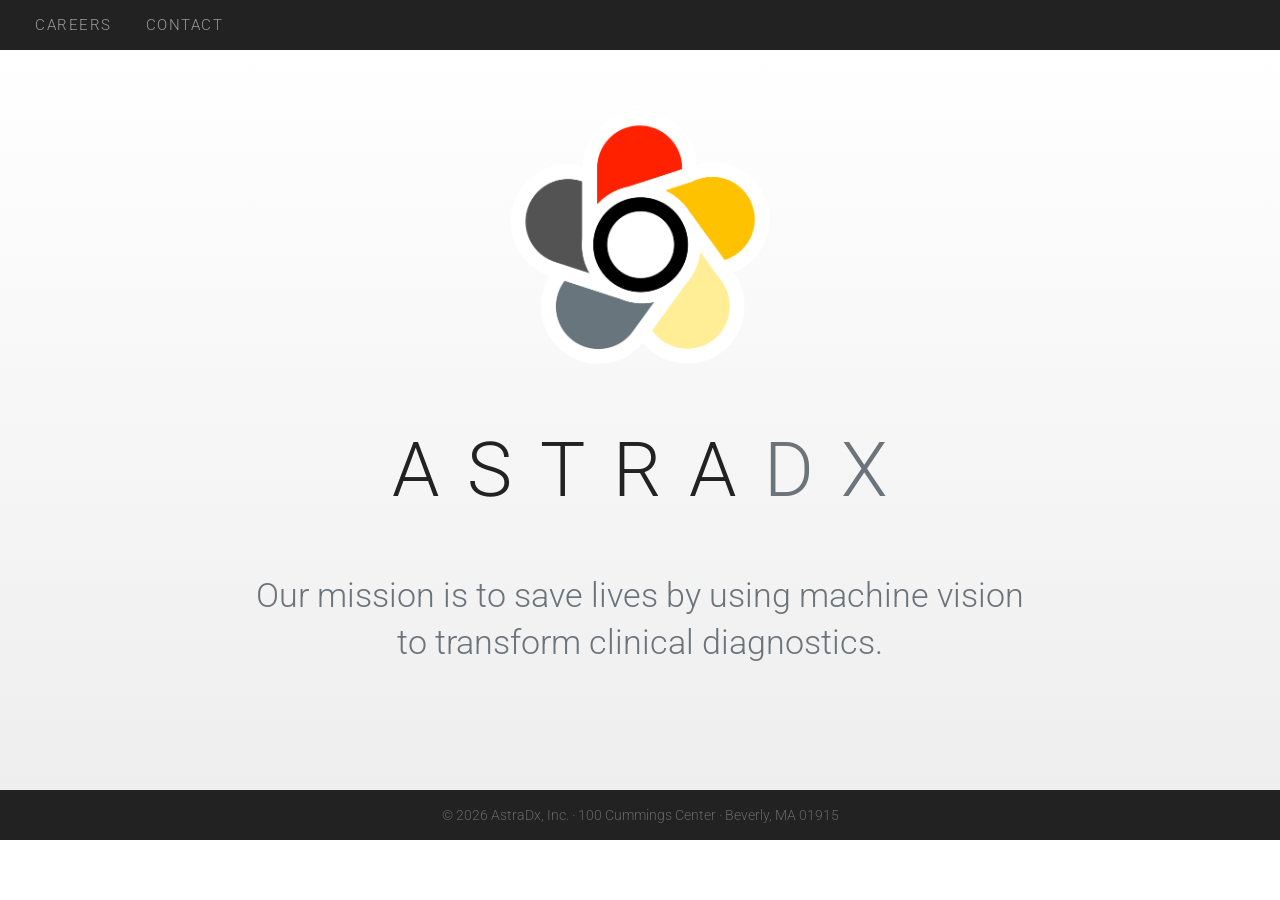
==== commit 6716d895: "Simplify to the original site's content plus a careers page Strips the marketing sections back to ex" ====
--- a/index.html
+++ b/index.html
@@ -3,355 +3,33 @@
 <head>
 <meta charset="utf-8">
 <meta name="viewport" content="width=device-width, initial-scale=1">
-<title>AstraDx, Inc. — Machine vision for clinical diagnostics</title>
-<meta name="description" content="AstraDx is building high-performance, low-cost diagnostic instruments. Our first system detects and identifies bloodstream pathogens and performs antimicrobial susceptibility testing directly from whole blood, in under four hours.">
-<link rel="canonical" href="https://astradx.com/">
+<title>AstraDx, Inc.</title>
+<meta name="description" content="Our mission is to save lives by using machine vision to transform clinical diagnostics.">
+<link rel="icon" href="assets/favicon.png">
+<link href="https://fonts.googleapis.com/css?family=Roboto:300,400&display=swap" rel="stylesheet">
+<link rel="stylesheet" href="style.css">
+</head>
+<body>
 
-<meta property="og:type" content="website">
-<meta property="og:title" content="AstraDx, Inc.">
-<meta property="og:description" content="Saving lives by using machine vision to transform clinical diagnostics.">
-<meta property="og:url" content="https://astradx.com/">
-<meta property="og:image" content="https://astradx.com/assets/logo.png">
-<meta name="twitter:card" content="summary">
+<header>
+  <a href="careers.html">CAREERS</a>
+  <a href="mailto:lab@astradx.com">CONTACT</a>
+</header>
 
-<link rel="icon" href="assets/favicon.png" type="image/png">
-<link rel="apple-touch-icon" href="assets/favicon.png">
-<meta name="theme-color" content="#101418">
+<main>
+  <img id="logo" src="assets/logo.png" alt="AstraDx">
 
-<link rel="preconnect" href="https://fonts.googleapis.com">
-<link rel="preconnect" href="https://fonts.gstatic.com" crossorigin>
-<link href="https://fonts.googleapis.com/css2?family=IBM+Plex+Mono:wght@400;500&family=IBM+Plex+Sans:wght@200;300;400;500&family=Instrument+Serif:ital@0;1&display=swap" rel="stylesheet">
-<link rel="stylesheet" href="style.css">
+  <p id="title">ASTRA<span class="dx">DX</span></p>
 
-<!-- Flag JS up-front so scroll-reveal styles apply without a flash of shown content. -->
-<script>document.documentElement.className += ' js';</script>
-
-<script type="application/ld+json">
-{
-  "@context": "https://schema.org",
-  "@type": "Organization",
-  "name": "AstraDx, Inc.",
-  "url": "https://astradx.com/",
-  "logo": "https://astradx.com/assets/logo.png",
-  "email": "lab@astradx.com",
-  "description": "AstraDx builds high-performance, low-cost diagnostic instruments using machine vision.",
-  "address": {
-    "@type": "PostalAddress",
-    "streetAddress": "100 Cummings Center",
-    "addressLocality": "Beverly",
-    "addressRegion": "MA",
-    "postalCode": "01915",
-    "addressCountry": "US"
-  }
-}
-</script>
-</head>
-
-<body>
-<a class="skip" href="#main">Skip to content</a>
-
-<!-- ====================================================== NAV -->
-<nav class="nav">
-  <a class="nav__brand" href="/">
-    <img src="assets/logo.png" alt="" width="26" height="26">
-    <span>Astra<span class="dx">Dx</span></span>
-  </a>
-  <ul class="nav__links">
-    <li><a href="#problem" class="nav__hide-sm">The&nbsp;problem</a></li>
-    <li><a href="#technology">Technology</a></li>
-    <li><a href="careers.html">Careers</a></li>
-    <li><a href="mailto:lab@astradx.com">Contact</a></li>
-  </ul>
-</nav>
-
-<main id="main">
-
-  <!-- ==================================================== HERO -->
-  <header class="hero">
-    <!-- Five-petal aperture, echoing the logo mark. Decorative. -->
-    <svg class="aperture" viewBox="-200 -200 400 400" aria-hidden="true" focusable="false">
-      <g fill="none" stroke-width="2">
-        <g stroke="#FF2D0E"><path d="M-52,-30 A52,52 0 0 1 52,-30 L52,52 L-52,88 Z" transform="rotate(0) translate(0 -92)"/></g>
-        <g stroke="#FFC400"><path d="M-52,-30 A52,52 0 0 1 52,-30 L52,52 L-52,88 Z" transform="rotate(72) translate(0 -92)"/></g>
-        <g stroke="#FCE38A"><path d="M-52,-30 A52,52 0 0 1 52,-30 L52,52 L-52,88 Z" transform="rotate(144) translate(0 -92)"/></g>
-        <g stroke="#6B747B"><path d="M-52,-30 A52,52 0 0 1 52,-30 L52,52 L-52,88 Z" transform="rotate(216) translate(0 -92)"/></g>
-        <g stroke="#5A5A5A"><path d="M-52,-30 A52,52 0 0 1 52,-30 L52,52 L-52,88 Z" transform="rotate(288) translate(0 -92)"/></g>
-        <circle cx="0" cy="0" r="62" stroke="#F6F4F0" stroke-width="14"/>
-      </g>
-    </svg>
-
-    <div class="wrap">
-      <img class="hero__mark" src="assets/logo.png" alt="AstraDx" width="184" height="184">
-
-      <p class="hero__wordmark">ASTRA<span class="dx">DX</span></p>
-
-      <h1 class="hero__mission">
-        Saving lives by using machine vision to <em>transform clinical diagnostics.</em>
-      </h1>
-
-      <p class="hero__meta">
-        <span>Beverly, Massachusetts</span>
-        <span>Est. 2019</span>
-        <span>Backed by CARB-X &amp; the NIH</span>
-      </p>
-    </div>
-  </header>
-
-  <!-- ==================================================== PROBLEM -->
-  <section class="band" id="problem">
-    <div class="wrap">
-      <div class="split" data-reveal>
-        <div class="split__head">
-          <p class="label">01 / The problem</p>
-          <h2>A newborn cannot wait three days for an answer.</h2>
-        </div>
-        <div>
-          <p class="lede">
-            Neonatal sepsis is a catastrophic immune response to a bloodstream
-            infection in an infant less than 28 days old. It is one of the largest
-            causes of newborn death in the world, and it is treatable — if you know
-            what you are treating, and you know it quickly.
-          </p>
-          <p>
-            The problem is that finding out takes far too long. Conventional
-            workflow means drawing blood, waiting for a culture to grow, sub-culturing
-            to isolate the organism, then running susceptibility panels to learn
-            which antibiotics will actually work. Two to three days, start to finish.
-            Meanwhile the clinician has to guess — and every guess is a bet placed
-            against a clock.
-          </p>
-          <p>
-            That delay is not evenly distributed. The burden falls hardest on
-            low- and middle-income countries, where the instruments that could
-            shorten it are too expensive, too fragile, or too dependent on
-            infrastructure that isn't there.
-          </p>
-        </div>
-      </div>
-    </div>
-  </section>
-
-  <!-- ==================================================== STATS -->
-  <section class="band" style="padding-block: 0; border-top: 0;">
-    <div class="wrap">
-      <div class="stats" data-reveal-stagger>
-        <div class="stat">
-          <span class="stat__value">2.5<sup>M</sup></span>
-          <p class="stat__body">Neonates and infants in their first month of life die of sepsis each year — the greatest burden in low- and middle-income countries.</p>
-        </div>
-        <div class="stat stat--urgent">
-          <span class="stat__value">7.6<sup>%</sup></span>
-          <p class="stat__body">Increase in mortality risk for every single hour that appropriate treatment is delayed.</p>
-        </div>
-        <div class="stat">
-          <span class="stat__value">&lt;4<sup>hr</sup></span>
-          <p class="stat__body">Target time from whole blood to organism ID and antimicrobial susceptibility result on the AstraDx system.</p>
-        </div>
-      </div>
-      <p class="stat__body" style="margin-top:1.25rem; max-width:60ch;">
-        Sources: the BARNARDS study, as cited by CARB-X.
-      </p>
-    </div>
-  </section>
-
-  <!-- ==================================================== TECHNOLOGY -->
-  <section class="band" id="technology">
-    <div class="wrap">
-      <div class="split" data-reveal>
-        <div class="split__head">
-          <p class="label">02 / What we're building</p>
-          <h2>One instrument. Three answers. Straight from whole blood.</h2>
-        </div>
-        <div>
-          <p class="lede">
-            We are developing a single, robust, low-cost instrument that collapses
-            the entire diagnostic chain into one run — no separate culture step, no
-            sub-culture, no second panel.
-          </p>
-          <p>
-            It works by watching. Advanced digital imaging captures bacterial
-            behaviour at a scale and cadence a human eye can't resolve, and signal
-            processing pulls the growth signature out of that data long before a
-            colony would ever become visible. Deep learning does the reading. The
-            result is phenotypic — a direct measurement of how the organism actually
-            responds to each drug, not an inference from its genome.
-          </p>
-        </div>
-      </div>
-
-      <div class="cards" data-reveal-stagger>
-        <article class="card">
-          <span class="card__no">01 — Detection</span>
-          <h3>Is there an infection?</h3>
-          <p>Optical detection of bacterial presence in a whole blood sample, without waiting on a positive culture flag.</p>
-        </article>
-        <article class="card">
-          <span class="card__no">02 — Identification</span>
-          <h3>What organism is it?</h3>
-          <p>Pathogen identification from imaging signatures, narrowing the field from "some bloodstream infection" to a named species.</p>
-        </article>
-        <article class="card">
-          <span class="card__no">03 — Susceptibility</span>
-          <h3>Which drug will work?</h3>
-          <p>Phenotypic antimicrobial susceptibility testing — measured drug response, at FDA-level performance targets, across a wide pathogen range.</p>
-        </article>
-      </div>
-    </div>
-  </section>
-
-  <!-- ==================================================== COMPARISON -->
-  <section class="band band--dark">
-    <div class="wrap">
-      <p class="label">03 / Time to result</p>
-      <h2>Days become hours.</h2>
-
-      <div class="compare" data-reveal>
-        <div class="bar">
-          <div class="bar__head">
-            <span>Conventional culture &amp; AST</span>
-            <span class="bar__time">48&ndash;72 hours</span>
-          </div>
-          <div class="bar__track"><div class="bar__fill" style="--w:100%"></div></div>
-        </div>
-        <div class="bar bar--ours">
-          <div class="bar__head">
-            <span>AstraDx — direct from whole blood</span>
-            <span class="bar__time">Under 4 hours</span>
-          </div>
-          <div class="bar__track"><div class="bar__fill" style="--w:6%"></div></div>
-        </div>
-        <p class="compare__note">
-          Bars are drawn to scale. At a 7.6% mortality increase per hour of delay,
-          the gap between these two lines is not a convenience — it is the entire
-          clinical argument.
-        </p>
-      </div>
-    </div>
-  </section>
-
-  <!-- ==================================================== APPROACH / BACKING -->
-  <section class="band">
-    <div class="wrap">
-      <div class="split" data-reveal>
-        <div class="split__head">
-          <p class="label">04 / The company</p>
-          <h2>Small team, unreasonable problem.</h2>
-        </div>
-        <div>
-          <p class="lede">
-            AstraDx is a biomedical diagnostics company in Beverly, Massachusetts,
-            building high-performance, low-cost diagnostic instruments for use all
-            over the world.
-          </p>
-          <p>
-            "Low-cost" is the hard constraint, and it is deliberate. A diagnostic
-            that only works in a well-funded tertiary hospital does not touch the
-            population carrying most of the burden. Every design decision we make —
-            optics, consumables, compute — is made against the question of whether
-            the finished instrument can plausibly be deployed where it is needed
-            most.
-          </p>
-
-          <dl class="facts">
-            <div class="fact">
-              <dt>CARB-X</dt>
-              <dd>US$3 million awarded February 2025 toward development of the rapid neonatal sepsis diagnostic. <a href="https://carb-x.org/gallery/astradx/" rel="noopener">Portfolio profile &rarr;</a></dd>
-            </div>
-            <div class="fact">
-              <dt>NIH / SBIR</dt>
-              <dd>Funded program targeting sub-hour antimicrobial susceptibility testing via computational image processing.</dd>
-            </div>
-            <div class="fact">
-              <dt>Published work</dt>
-              <dd>Automated, cost-effective optical system for accelerated AST using deep learning. <a href="https://pubs.acs.org/doi/10.1021/acsphotonics.0c00841" rel="noopener">ACS Photonics &rarr;</a></dd>
-            </div>
-            <div class="fact">
-              <dt>Where we are</dt>
-              <dd>100 Cummings Center, Beverly, Massachusetts 01915 &mdash; on Boston's North Shore.</dd>
-            </div>
-          </dl>
-        </div>
-      </div>
-    </div>
-  </section>
-
-  <!-- ==================================================== CTA -->
-  <section class="band band--dark">
-    <div class="wrap cta">
-      <div>
-        <p class="label">05 / Join us</p>
-        <h2>We are hiring optics, microbiology, and machine learning.</h2>
-      </div>
-      <a class="btn" href="careers.html">
-        See open roles
-        <svg width="16" height="10" viewBox="0 0 16 10" fill="none" aria-hidden="true"><path d="M10.5 1L15 5m0 0l-4.5 4M15 5H0" stroke="currentColor" stroke-width="1.5"/></svg>
-      </a>
-    </div>
-  </section>
-
-  <!-- ==================================================== CONTACT -->
-  <section class="band" id="contact">
-    <div class="wrap">
-      <div class="split" data-reveal>
-        <div class="split__head">
-          <p class="label">06 / Contact</p>
-          <h2>Get in touch.</h2>
-        </div>
-        <div>
-          <p class="lede">
-            Clinical collaborators, investors, suppliers, and curious engineers are
-            all welcome to write. We read everything.
-          </p>
-          <p style="margin-top:2rem;">
-            <a class="btn btn--ghost" href="mailto:lab@astradx.com">
-              lab@astradx.com
-              <svg width="16" height="10" viewBox="0 0 16 10" fill="none" aria-hidden="true"><path d="M10.5 1L15 5m0 0l-4.5 4M15 5H0" stroke="currentColor" stroke-width="1.5"/></svg>
-            </a>
-          </p>
-        </div>
-      </div>
-    </div>
-  </section>
-
+  <p id="description">
+    Our mission is to save lives by using machine vision<br>
+    to transform clinical diagnostics.
+  </p>
 </main>
 
-<!-- ====================================================== FOOTER -->
-<footer class="footer">
-  <div class="wrap">
-    <div class="footer__top">
-      <div class="footer__brand">
-        <img src="assets/logo.png" alt="AstraDx" width="44" height="44">
-        <p>
-          AstraDx, Inc.<br>
-          100 Cummings Center<br>
-          Beverly, MA 01915
-        </p>
-      </div>
-      <div class="footer__nav">
-        <div>
-          <h5>Company</h5>
-          <ul>
-            <li><a href="#problem">The problem</a></li>
-            <li><a href="#technology">Technology</a></li>
-            <li><a href="careers.html">Careers</a></li>
-          </ul>
-        </div>
-        <div>
-          <h5>Connect</h5>
-          <ul>
-            <li><a href="mailto:lab@astradx.com">lab@astradx.com</a></li>
-            <li><a href="https://www.linkedin.com/company/astradx" rel="noopener">LinkedIn</a></li>
-          </ul>
-        </div>
-      </div>
-    </div>
-    <div class="footer__base">
-      <span>&copy; 2026 AstraDx, Inc.</span>
-      <span>Beverly, Massachusetts</span>
-    </div>
-  </div>
+<footer>
+  &copy; 2026 AstraDx, Inc. &middot; 100 Cummings Center &middot; Beverly, MA 01915
 </footer>
 
-<script src="script.js"></script>
 </body>
 </html>
--- a/style.css
+++ b/style.css
@@ -1,846 +1,102 @@
 @charset "UTF-8";
 
-/* ==========================================================================
-   AstraDx, Inc. — static site stylesheet
-   Aesthetic: scientific instrument. Warm paper, deep ink, hairline rules,
-   monospaced data labels, one high-contrast serif for voice.
-   Brand colors are lifted from the aperture logo.
-   ========================================================================== */
-
-:root {
-  /* --- brand -------------------------------------------------------- */
-  --ink:        #101418;
-  --ink-2:      #191F26;
-  --ink-3:      #262E36;
-  --paper:      #F6F4F0;
-  --paper-2:    #ECE8E1;
-  --slate:      #6B747B;   /* logo petal / original site accent */
-  --slate-lt:   #98A2AA;
-  --amber:      #FFC400;   /* logo petal */
-  --amber-soft: #FCE38A;   /* logo petal */
-  --red:        #FF2D0E;   /* logo petal — used sparingly, for urgency only */
-
-  --rule:       rgba(16, 20, 24, 0.13);
-  --rule-dk:    rgba(246, 244, 240, 0.14);
-
-  /* --- type --------------------------------------------------------- */
-  --display: "Instrument Serif", "Iowan Old Style", Georgia, serif;
-  --sans:    "IBM Plex Sans", "Helvetica Neue", Helvetica, sans-serif;
-  --mono:    "IBM Plex Mono", ui-monospace, "SF Mono", Menlo, monospace;
-
-  /* --- metrics ------------------------------------------------------ */
-  --gutter: clamp(1.5rem, 5vw, 6rem);
-  --measure: 62ch;
-  --ease: cubic-bezier(0.22, 1, 0.36, 1);
-}
-
-/* --------------------------------------------------------------------------
-   Reset & base
-   -------------------------------------------------------------------------- */
-
-*, *::before, *::after { box-sizing: border-box; }
-
-html {
-  scroll-behavior: smooth;
-  -webkit-text-size-adjust: 100%;
-}
+/* AstraDx — one stylesheet for the whole site. */
 
 body {
   margin: 0;
-  background: var(--paper);
-  color: var(--ink);
-  font-family: var(--sans);
+  background: #fff;
+  color: #222;
+  font-family: Roboto, "Helvetica Neue", Helvetica, Arial, sans-serif;
   font-weight: 300;
-  font-size: clamp(1rem, 0.94rem + 0.28vw, 1.125rem);
-  line-height: 1.62;
-  letter-spacing: -0.004em;
-  -webkit-font-smoothing: antialiased;
-  -moz-osx-font-smoothing: grayscale;
-  overflow-x: hidden;
+  line-height: 1.6;
 }
 
-img { max-width: 100%; height: auto; display: block; }
+/* --- dark bar at the top --------------------------------------------- */
 
-a { color: inherit; }
+header {
+  background: #222;
+  padding: 0 35px;
+  line-height: 50px;
+}
+header a {
+  color: #999;
+  text-decoration: none;
+  font-weight: 300;
+  font-size: 15px;
+  letter-spacing: 0.1em;
+  margin-right: 30px;
+}
+header a:hover { color: #fff; }
 
-::selection { background: var(--amber); color: var(--ink); }
+/* --- middle -------------------------------------------------------- */
 
-/* Film-grain overlay — sits above the page, ignores pointer events. */
-body::after {
-  content: "";
-  position: fixed;
-  inset: 0;
-  z-index: 9999;
-  pointer-events: none;
-  opacity: 0.035;
-  mix-blend-mode: multiply;
-  background-image: url("data:image/svg+xml,%3Csvg xmlns='http://www.w3.org/2000/svg' width='220' height='220'%3E%3Cfilter id='n'%3E%3CfeTurbulence type='fractalNoise' baseFrequency='.85' numOctaves='4' stitchTiles='stitch'/%3E%3C/filter%3E%3Crect width='100%25' height='100%25' filter='url(%23n)'/%3E%3C/svg%3E");
+main {
+  padding: 60px 8% 90px;
+  background-image: linear-gradient(to bottom, #fff, #eee);
+  min-height: calc(100vh - 160px);
+  box-sizing: border-box;
 }
 
-/* --------------------------------------------------------------------------
-   Typography primitives
-   -------------------------------------------------------------------------- */
+/* --- home page ------------------------------------------------------ */
 
-h1, h2, h3, h4 {
-  font-family: var(--display);
-  font-weight: 400;
-  letter-spacing: -0.02em;
-  line-height: 1.04;
-  margin: 0;
-  text-wrap: balance;
+#logo {
+  display: block;
+  margin: 0 auto;
+  width: 260px;
+  max-width: 60%;
 }
 
-h2 { font-size: clamp(2.25rem, 1.4rem + 3.6vw, 4.25rem); }
-h3 { font-size: clamp(1.5rem, 1.2rem + 1.1vw, 2.125rem); }
+#title {
+  font-size: clamp(38px, 8vw, 76px);
+  letter-spacing: clamp(12px, 3vw, 28px);
+  /* letter-spacing adds space after the last letter; pull it back to centre */
+  text-indent: clamp(12px, 3vw, 28px);
+  font-weight: 300;
+  text-align: center;
+  margin: 40px 0;
+}
+#title .dx { color: #6B747B; }
 
-p { margin: 0 0 1.15em; max-width: var(--measure); }
-p:last-child { margin-bottom: 0; }
-
-em { font-style: italic; }
-
-/* Small tracked monospace label — the "instrument readout" voice. */
-.label {
-  font-family: var(--mono);
-  font-size: 0.6875rem;
-  font-weight: 500;
-  letter-spacing: 0.19em;
-  text-transform: uppercase;
-  color: var(--slate);
-  margin: 0 0 1.75rem;
-  display: flex;
-  align-items: center;
-  gap: 0.85rem;
-}
-.label::before {
-  content: "";
-  width: 1.75rem;
-  height: 1px;
-  background: currentColor;
-  opacity: 0.55;
-  flex: none;
-}
-.label--plain::before { display: none; }
-
-.lede {
-  font-size: clamp(1.15rem, 1rem + 0.7vw, 1.5rem);
-  line-height: 1.5;
-  font-weight: 300;
-  color: var(--ink-2);
+#description {
+  color: #6B747B;
+  font-size: clamp(20px, 3vw, 34px);
+  line-height: 1.4;
+  text-align: center;
+  margin: 0;
 }
 
-.muted { color: var(--slate); }
+/* --- careers page --------------------------------------------------- */
 
-/* --------------------------------------------------------------------------
-   Layout
-   -------------------------------------------------------------------------- */
+.page {
+  max-width: 700px;
+  margin: 0 auto;
+}
+.page h1 {
+  font-size: clamp(30px, 5vw, 44px);
+  font-weight: 300;
+  letter-spacing: 0.02em;
+  margin: 0 0 30px;
+}
+.page h2 {
+  font-size: clamp(20px, 3vw, 26px);
+  font-weight: 400;
+  margin: 0 0 8px;
+}
+.page p { margin: 0 0 20px; }
+.page a { color: #222; }
 
-.wrap {
-  width: 100%;
-  max-width: 78rem;
-  margin-inline: auto;
-  padding-inline: var(--gutter);
+.job {
+  border-top: 1px solid #ddd;
+  padding: 28px 0;
 }
 
-section { position: relative; }
+/* --- dark bar at the bottom ------------------------------------------ */
 
-.band {
-  padding-block: clamp(4.5rem, 9vw, 9.5rem);
-  border-top: 1px solid var(--rule);
+footer {
+  background: #222;
+  color: #666;
+  font-size: 14px;
+  font-weight: 300;
+  text-align: center;
+  line-height: 50px;
 }
-
-.band--dark {
-  background: var(--ink);
-  color: var(--paper);
-  border-top-color: transparent;
-}
-.band--dark .label,
-.band--dark .muted { color: var(--slate-lt); }
-.band--dark .lede { color: rgba(246, 244, 240, 0.78); }
-
-/* Editorial two-column: sticky heading on the left, prose on the right. */
-.split {
-  display: grid;
-  gap: clamp(2rem, 5vw, 5rem);
-  grid-template-columns: 1fr;
-  align-items: start;
-}
-@media (min-width: 60rem) {
-  .split { grid-template-columns: minmax(0, 5fr) minmax(0, 7fr); }
-  .split__head { position: sticky; top: 7rem; }
-}
-
-/* --------------------------------------------------------------------------
-   Nav
-   -------------------------------------------------------------------------- */
-
-.nav {
-  position: sticky;
-  top: 0;
-  z-index: 100;
-  display: flex;
-  align-items: center;
-  justify-content: space-between;
-  gap: 1.5rem;
-  padding: 0.85rem var(--gutter);
-  background: rgba(16, 20, 24, 0.82);
-  backdrop-filter: saturate(160%) blur(14px);
-  -webkit-backdrop-filter: saturate(160%) blur(14px);
-  border-bottom: 1px solid var(--rule-dk);
-  color: var(--paper);
-}
-
-.nav__brand {
-  display: flex;
-  align-items: center;
-  gap: 0.7rem;
-  text-decoration: none;
-  flex: none;
-}
-.nav__brand img { width: 26px; height: 26px; }
-.nav__brand span {
-  font-family: var(--mono);
-  font-size: 0.8125rem;
-  font-weight: 500;
-  letter-spacing: 0.24em;
-  text-transform: uppercase;
-}
-.nav__brand .dx { color: var(--slate-lt); }
-
-.nav__links {
-  display: flex;
-  align-items: center;
-  gap: clamp(1rem, 2.5vw, 2.25rem);
-  list-style: none;
-  margin: 0;
-  padding: 0;
-}
-.nav__links a {
-  font-family: var(--mono);
-  font-size: 0.6875rem;
-  letter-spacing: 0.16em;
-  text-transform: uppercase;
-  text-decoration: none;
-  color: var(--slate-lt);
-  padding-block: 0.4rem;
-  position: relative;
-  transition: color 0.25s var(--ease);
-  white-space: nowrap;
-}
-.nav__links a::after {
-  content: "";
-  position: absolute;
-  left: 0;
-  bottom: 0;
-  width: 100%;
-  height: 1px;
-  background: var(--amber);
-  transform: scaleX(0);
-  transform-origin: left;
-  transition: transform 0.35s var(--ease);
-}
-.nav__links a:hover { color: var(--paper); }
-.nav__links a:hover::after { transform: scaleX(1); }
-.nav__links a.is-current { color: var(--paper); }
-.nav__links a.is-current::after { transform: scaleX(1); }
-
-@media (max-width: 34rem) {
-  .nav__links .nav__hide-sm { display: none; }
-}
-
-/* --------------------------------------------------------------------------
-   Hero
-   -------------------------------------------------------------------------- */
-
-.hero {
-  position: relative;
-  background: var(--ink);
-  color: var(--paper);
-  overflow: hidden;
-  isolation: isolate;
-  display: flex;
-  flex-direction: column;
-  justify-content: center;
-  min-height: clamp(38rem, 88vh, 58rem);
-  padding-block: clamp(4rem, 10vh, 8rem);
-  text-align: center;
-}
-
-.hero--short {
-  min-height: auto;
-  text-align: left;
-  padding-block: clamp(5rem, 14vh, 9rem);
-}
-
-/* Warm pool of light behind the mark. */
-.hero::before {
-  content: "";
-  position: absolute;
-  inset: -30% -10% auto;
-  height: 90%;
-  z-index: -2;
-  background:
-    radial-gradient(50% 55% at 50% 45%, rgba(255, 196, 0, 0.10), transparent 70%),
-    radial-gradient(70% 60% at 50% 40%, rgba(107, 116, 123, 0.24), transparent 72%);
-}
-
-/* Hairline grid — echoes a reticle / imaging sensor. */
-.hero::after {
-  content: "";
-  position: absolute;
-  inset: 0;
-  z-index: -2;
-  background-image:
-    linear-gradient(to right, rgba(246, 244, 240, 0.045) 1px, transparent 1px),
-    linear-gradient(to bottom, rgba(246, 244, 240, 0.045) 1px, transparent 1px);
-  background-size: 5.5rem 5.5rem;
-  mask-image: radial-gradient(80% 70% at 50% 45%, #000 20%, transparent 78%);
-  -webkit-mask-image: radial-gradient(80% 70% at 50% 45%, #000 20%, transparent 78%);
-}
-
-/* The slow-turning aperture motif, drawn from the logo's five petals. */
-.aperture {
-  position: absolute;
-  z-index: -1;
-  top: 50%;
-  left: 50%;
-  width: min(115vh, 62rem);
-  aspect-ratio: 1;
-  translate: -50% -55%;
-  opacity: 0.16;
-  animation: aperture-turn 130s linear infinite;
-  pointer-events: none;
-}
-@keyframes aperture-turn { to { rotate: 360deg; } }
-
-/* On the left-aligned short hero, push the mark off to the right so it frames
-   the text instead of sitting behind it. */
-.hero--short .aperture {
-  left: auto;
-  right: 0;
-  translate: 32% -50%;
-  width: min(80vh, 42rem);
-  opacity: 0.13;
-}
-
-.hero__mark {
-  width: clamp(7rem, 15vw, 11.5rem);
-  margin-inline: auto;
-  filter: drop-shadow(0 1.5rem 3rem rgba(0, 0, 0, 0.55));
-  animation: rise 1.1s var(--ease) both;
-}
-
-.hero__wordmark {
-  font-family: var(--sans);
-  font-weight: 200;
-  font-size: clamp(2.75rem, 1.5rem + 6vw, 6.5rem);
-  letter-spacing: clamp(0.35rem, 1.6vw, 1.35rem);
-  line-height: 1;
-  margin: clamp(1.75rem, 4vw, 3rem) 0 0;
-  /* letter-spacing pads the right edge; pull it back for optical centering */
-  text-indent: clamp(0.35rem, 1.6vw, 1.35rem);
-  animation: rise 1.1s var(--ease) 0.14s both;
-}
-.hero__wordmark .dx { color: var(--slate); }
-
-.hero__mission {
-  font-family: var(--display);
-  font-weight: 400;
-  font-size: clamp(1.6rem, 0.95rem + 2.5vw, 3.25rem);
-  line-height: 1.16;
-  letter-spacing: -0.018em;
-  max-width: 22ch;
-  margin: clamp(1.75rem, 4vw, 2.75rem) auto 0;
-  text-wrap: balance;
-  animation: rise 1.1s var(--ease) 0.28s both;
-}
-.hero__mission em {
-  font-style: italic;
-  color: var(--amber-soft);
-}
-
-.hero__meta {
-  display: flex;
-  flex-wrap: wrap;
-  justify-content: center;
-  gap: 0.6rem 1.5rem;
-  margin-top: clamp(2.25rem, 5vw, 3.5rem);
-  font-family: var(--mono);
-  font-size: 0.6875rem;
-  letter-spacing: 0.18em;
-  text-transform: uppercase;
-  color: var(--slate);
-  animation: rise 1.1s var(--ease) 0.42s both;
-}
-.hero--short .hero__meta { justify-content: flex-start; }
-
-@keyframes rise {
-  from { opacity: 0; transform: translateY(1.5rem); }
-  to   { opacity: 1; transform: none; }
-}
-
-.hero__title {
-  font-size: clamp(2.75rem, 1.5rem + 5.5vw, 6rem);
-  margin-top: 0.5rem;
-  animation: rise 1.1s var(--ease) 0.1s both;
-}
-.hero--short .lede {
-  margin-top: 1.75rem;
-  animation: rise 1.1s var(--ease) 0.24s both;
-}
-
-/* --------------------------------------------------------------------------
-   Stat display — the emotional core of the problem section
-   -------------------------------------------------------------------------- */
-
-.stats {
-  display: grid;
-  gap: 1px;
-  background: var(--rule);
-  border-block: 1px solid var(--rule);
-  grid-template-columns: 1fr;
-}
-@media (min-width: 45rem) { .stats { grid-template-columns: repeat(3, 1fr); } }
-
-.stat {
-  background: var(--paper);
-  padding: clamp(1.75rem, 3.5vw, 2.75rem) clamp(1.25rem, 2.5vw, 2rem);
-}
-.stat__value {
-  font-family: var(--display);
-  font-size: clamp(3rem, 1.8rem + 4.5vw, 5.25rem);
-  line-height: 0.92;
-  letter-spacing: -0.03em;
-  display: block;
-}
-.stat__value sup {
-  font-size: 0.4em;
-  vertical-align: super;
-  letter-spacing: 0;
-}
-.stat--urgent .stat__value { color: var(--red); }
-.stat__body {
-  font-family: var(--mono);
-  font-size: 0.75rem;
-  line-height: 1.65;
-  letter-spacing: 0.02em;
-  color: var(--slate);
-  margin: 1rem 0 0;
-  max-width: 30ch;
-}
-
-/* --------------------------------------------------------------------------
-   Capability cards
-   -------------------------------------------------------------------------- */
-
-.cards {
-  display: grid;
-  gap: 1px;
-  background: var(--rule);
-  border: 1px solid var(--rule);
-  grid-template-columns: 1fr;
-  margin-top: clamp(2.5rem, 5vw, 4rem);
-}
-@media (min-width: 52rem) { .cards { grid-template-columns: repeat(3, 1fr); } }
-
-.card {
-  background: var(--paper);
-  padding: clamp(1.75rem, 3vw, 2.5rem);
-  position: relative;
-  transition: background 0.4s var(--ease);
-}
-.card:hover { background: var(--paper-2); }
-
-.card__no {
-  font-family: var(--mono);
-  font-size: 0.6875rem;
-  letter-spacing: 0.18em;
-  color: var(--slate);
-  display: block;
-  margin-bottom: 2.25rem;
-}
-.card h3 { margin-bottom: 0.75rem; }
-.card p {
-  font-size: 0.95rem;
-  line-height: 1.6;
-  color: var(--ink-2);
-  margin: 0;
-}
-/* Accent hairline that draws in on hover. */
-.card::before {
-  content: "";
-  position: absolute;
-  top: 0; left: 0;
-  height: 2px;
-  width: 100%;
-  background: var(--amber);
-  transform: scaleX(0);
-  transform-origin: left;
-  transition: transform 0.5s var(--ease);
-}
-.card:hover::before { transform: scaleX(1); }
-
-/* --------------------------------------------------------------------------
-   Time-to-result comparison
-   -------------------------------------------------------------------------- */
-
-.compare {
-  margin-top: clamp(2.5rem, 5vw, 4rem);
-  display: grid;
-  gap: clamp(1.5rem, 3vw, 2.25rem);
-}
-
-.bar__head {
-  display: flex;
-  justify-content: space-between;
-  align-items: baseline;
-  gap: 1rem;
-  font-family: var(--mono);
-  font-size: 0.75rem;
-  letter-spacing: 0.12em;
-  text-transform: uppercase;
-  margin-bottom: 0.85rem;
-  color: rgba(246, 244, 240, 0.7);
-}
-.bar__time {
-  font-family: var(--display);
-  font-size: clamp(1.5rem, 1.1rem + 1.4vw, 2.25rem);
-  letter-spacing: -0.02em;
-  text-transform: none;
-  color: var(--paper);
-}
-
-.bar__track {
-  height: 0.6rem;
-  background: rgba(246, 244, 240, 0.09);
-  position: relative;
-  overflow: hidden;
-}
-.bar__fill {
-  position: absolute;
-  inset: 0 auto 0 0;
-  width: var(--w, 0%);
-  background: var(--slate);
-  transform: scaleX(0);
-  transform-origin: left;
-  transition: transform 1.4s var(--ease);
-}
-.is-visible .bar__fill { transform: scaleX(1); }
-.bar--ours .bar__fill { background: var(--amber); }
-.bar--ours .bar__time { color: var(--amber); }
-.bar--ours .bar__fill { transition-delay: 0.35s; }
-
-.compare__note {
-  font-family: var(--mono);
-  font-size: 0.75rem;
-  line-height: 1.7;
-  color: var(--slate-lt);
-  margin-top: 0.5rem;
-  max-width: 48ch;
-}
-
-/* --------------------------------------------------------------------------
-   Definition list — "backed by", role facts
-   -------------------------------------------------------------------------- */
-
-.facts {
-  margin: clamp(2rem, 4vw, 3rem) 0 0;
-  display: grid;
-  gap: 0;
-}
-.fact {
-  display: grid;
-  gap: 0.35rem 2rem;
-  grid-template-columns: 1fr;
-  padding-block: clamp(1.25rem, 2.5vw, 1.75rem);
-  border-top: 1px solid var(--rule);
-  align-items: baseline;
-}
-.fact:last-child { border-bottom: 1px solid var(--rule); }
-@media (min-width: 45rem) {
-  .fact { grid-template-columns: minmax(0, 4fr) minmax(0, 8fr); }
-}
-.fact dt {
-  font-family: var(--mono);
-  font-size: 0.75rem;
-  letter-spacing: 0.14em;
-  text-transform: uppercase;
-  color: var(--slate);
-}
-.fact dd {
-  margin: 0;
-  font-size: 1.0625rem;
-  line-height: 1.55;
-}
-.fact dd a {
-  text-decoration: none;
-  border-bottom: 1px solid var(--rule);
-  transition: border-color 0.25s var(--ease);
-}
-.fact dd a:hover { border-color: var(--ink); }
-
-.band--dark .fact { border-color: var(--rule-dk); }
-.band--dark .fact:last-child { border-bottom-color: var(--rule-dk); }
-.band--dark .fact dd a { border-bottom-color: var(--rule-dk); }
-.band--dark .fact dd a:hover { border-bottom-color: var(--amber); }
-
-/* --------------------------------------------------------------------------
-   Buttons
-   -------------------------------------------------------------------------- */
-
-.btn {
-  display: inline-flex;
-  align-items: center;
-  gap: 0.75rem;
-  font-family: var(--mono);
-  font-size: 0.75rem;
-  font-weight: 500;
-  letter-spacing: 0.16em;
-  text-transform: uppercase;
-  text-decoration: none;
-  padding: 1rem 1.75rem;
-  background: var(--ink);
-  color: var(--paper);
-  border: 1px solid var(--ink);
-  transition: background 0.3s var(--ease), color 0.3s var(--ease),
-              border-color 0.3s var(--ease);
-}
-.btn:hover { background: var(--amber); color: var(--ink); border-color: var(--amber); }
-.btn svg { transition: transform 0.35s var(--ease); }
-.btn:hover svg { transform: translateX(0.3rem); }
-
-.btn--ghost { background: transparent; color: var(--ink); }
-.band--dark .btn--ghost,
-.hero .btn--ghost { color: var(--paper); border-color: rgba(246, 244, 240, 0.3); }
-.band--dark .btn--ghost:hover,
-.hero .btn--ghost:hover { background: var(--amber); color: var(--ink); border-color: var(--amber); }
-
-/* --------------------------------------------------------------------------
-   CTA strip
-   -------------------------------------------------------------------------- */
-
-.cta {
-  display: flex;
-  flex-wrap: wrap;
-  align-items: center;
-  justify-content: space-between;
-  gap: clamp(1.5rem, 4vw, 3rem);
-}
-.cta h2 { max-width: 16ch; }
-
-/* --------------------------------------------------------------------------
-   Careers — roles
-   -------------------------------------------------------------------------- */
-
-.roles {
-  margin-top: clamp(2rem, 4vw, 3.5rem);
-  border-top: 1px solid var(--rule);
-}
-
-.role {
-  border-bottom: 1px solid var(--rule);
-}
-.role > summary {
-  list-style: none;
-  cursor: pointer;
-  display: grid;
-  gap: 0.4rem 2rem;
-  grid-template-columns: 1fr auto;
-  align-items: center;
-  padding-block: clamp(1.5rem, 3vw, 2.25rem);
-  transition: padding-inline 0.35s var(--ease);
-}
-.role > summary::-webkit-details-marker { display: none; }
-.role:hover > summary { padding-inline: 0.75rem; }
-
-.role__title {
-  font-family: var(--display);
-  font-size: clamp(1.35rem, 1.1rem + 1.1vw, 2rem);
-  line-height: 1.1;
-  letter-spacing: -0.02em;
-  grid-column: 1;
-}
-.role__meta {
-  grid-column: 1;
-  font-family: var(--mono);
-  font-size: 0.6875rem;
-  letter-spacing: 0.14em;
-  text-transform: uppercase;
-  color: var(--slate);
-  margin-top: 0.35rem;
-}
-.role__toggle {
-  grid-column: 2;
-  grid-row: 1 / span 2;
-  width: 2.25rem;
-  height: 2.25rem;
-  border: 1px solid var(--rule);
-  border-radius: 50%;
-  display: grid;
-  place-items: center;
-  flex: none;
-  transition: background 0.3s var(--ease), border-color 0.3s var(--ease),
-              rotate 0.4s var(--ease);
-}
-.role:hover .role__toggle { background: var(--amber); border-color: var(--amber); }
-.role[open] .role__toggle { rotate: 45deg; background: var(--ink); border-color: var(--ink); color: var(--paper); }
-
-.role__body {
-  padding-bottom: clamp(1.75rem, 3vw, 2.5rem);
-  max-width: 68ch;
-  animation: role-open 0.45s var(--ease);
-}
-@keyframes role-open {
-  from { opacity: 0; transform: translateY(-0.5rem); }
-  to   { opacity: 1; transform: none; }
-}
-.role__body ul {
-  margin: 0 0 1.25rem;
-  padding-left: 1.1rem;
-}
-.role__body li { margin-bottom: 0.4rem; }
-.role__body h4 {
-  font-family: var(--mono);
-  font-size: 0.6875rem;
-  font-weight: 500;
-  letter-spacing: 0.16em;
-  text-transform: uppercase;
-  color: var(--slate);
-  margin: 1.75rem 0 0.75rem;
-}
-
-/* Value blocks on the careers page */
-.values {
-  display: grid;
-  gap: clamp(2rem, 4vw, 3rem);
-  grid-template-columns: 1fr;
-  margin-top: clamp(2.5rem, 5vw, 4rem);
-}
-@media (min-width: 48rem) { .values { grid-template-columns: repeat(2, 1fr); } }
-.value h3 { margin-bottom: 0.65rem; }
-.value p { font-size: 1rem; color: var(--ink-2); }
-.band--dark .value p { color: rgba(246, 244, 240, 0.75); }
-
-/* --------------------------------------------------------------------------
-   Footer
-   -------------------------------------------------------------------------- */
-
-.footer {
-  background: var(--ink);
-  color: var(--slate);
-  padding-block: clamp(3rem, 6vw, 5rem) clamp(2rem, 4vw, 3rem);
-  font-family: var(--mono);
-  font-size: 0.75rem;
-  letter-spacing: 0.04em;
-}
-.footer__top {
-  display: flex;
-  flex-wrap: wrap;
-  justify-content: space-between;
-  gap: 2.5rem;
-  padding-bottom: clamp(2.5rem, 5vw, 4rem);
-  border-bottom: 1px solid var(--rule-dk);
-}
-.footer__brand img { width: 44px; margin-bottom: 1.25rem; }
-.footer__brand p {
-  color: rgba(246, 244, 240, 0.6);
-  line-height: 1.8;
-  margin: 0;
-}
-.footer__nav {
-  display: flex;
-  flex-wrap: wrap;
-  gap: 3rem;
-}
-.footer__nav ul { list-style: none; margin: 0; padding: 0; }
-.footer__nav li { margin-bottom: 0.7rem; }
-.footer__nav h5 {
-  font-size: 0.6875rem;
-  font-weight: 500;
-  letter-spacing: 0.18em;
-  text-transform: uppercase;
-  color: rgba(246, 244, 240, 0.4);
-  margin: 0 0 1.25rem;
-}
-.footer__nav a {
-  text-decoration: none;
-  color: rgba(246, 244, 240, 0.72);
-  transition: color 0.25s var(--ease);
-}
-.footer__nav a:hover { color: var(--amber); }
-.footer__base {
-  padding-top: clamp(1.75rem, 3vw, 2.5rem);
-  display: flex;
-  flex-wrap: wrap;
-  gap: 0.75rem 2rem;
-  justify-content: space-between;
-  color: rgba(246, 244, 240, 0.38);
-  font-size: 0.6875rem;
-  letter-spacing: 0.1em;
-  text-transform: uppercase;
-}
-
-/* --------------------------------------------------------------------------
-   Scroll reveal (progressive enhancement — only active when JS is present)
-   -------------------------------------------------------------------------- */
-
-.js [data-reveal] {
-  opacity: 0;
-  transform: translateY(1.75rem);
-  transition: opacity 0.9s var(--ease), transform 0.9s var(--ease);
-}
-.js [data-reveal].is-visible {
-  opacity: 1;
-  transform: none;
-}
-.js [data-reveal-stagger] > * {
-  opacity: 0;
-  transform: translateY(1.5rem);
-  transition: opacity 0.8s var(--ease), transform 0.8s var(--ease);
-}
-.js [data-reveal-stagger].is-visible > * { opacity: 1; transform: none; }
-.js [data-reveal-stagger].is-visible > *:nth-child(2) { transition-delay: 0.09s; }
-.js [data-reveal-stagger].is-visible > *:nth-child(3) { transition-delay: 0.18s; }
-.js [data-reveal-stagger].is-visible > *:nth-child(4) { transition-delay: 0.27s; }
-.js [data-reveal-stagger].is-visible > *:nth-child(5) { transition-delay: 0.36s; }
-
-/* --------------------------------------------------------------------------
-   Accessibility
-   -------------------------------------------------------------------------- */
-
-:focus-visible {
-  outline: 2px solid var(--amber);
-  outline-offset: 3px;
-}
-
-.skip {
-  position: absolute;
-  left: -9999px;
-  top: 0;
-  z-index: 999;
-  background: var(--amber);
-  color: var(--ink);
-  padding: 0.75rem 1.25rem;
-  font-family: var(--mono);
-  font-size: 0.75rem;
-  text-transform: uppercase;
-  letter-spacing: 0.14em;
-  text-decoration: none;
-}
-.skip:focus { left: 0; }
-
-@media (prefers-reduced-motion: reduce) {
-  html { scroll-behavior: auto; }
-  *, *::before, *::after {
-    animation-duration: 0.001ms !important;
-    animation-iteration-count: 1 !important;
-    transition-duration: 0.001ms !important;
-  }
-  .js [data-reveal],
-  .js [data-reveal-stagger] > * { opacity: 1; transform: none; }
-  .bar__fill { transform: scaleX(1); }
-}
-
-@media print {
-  .nav, .aperture, body::after { display: none; }
-  body { background: #fff; color: #000; }
-}
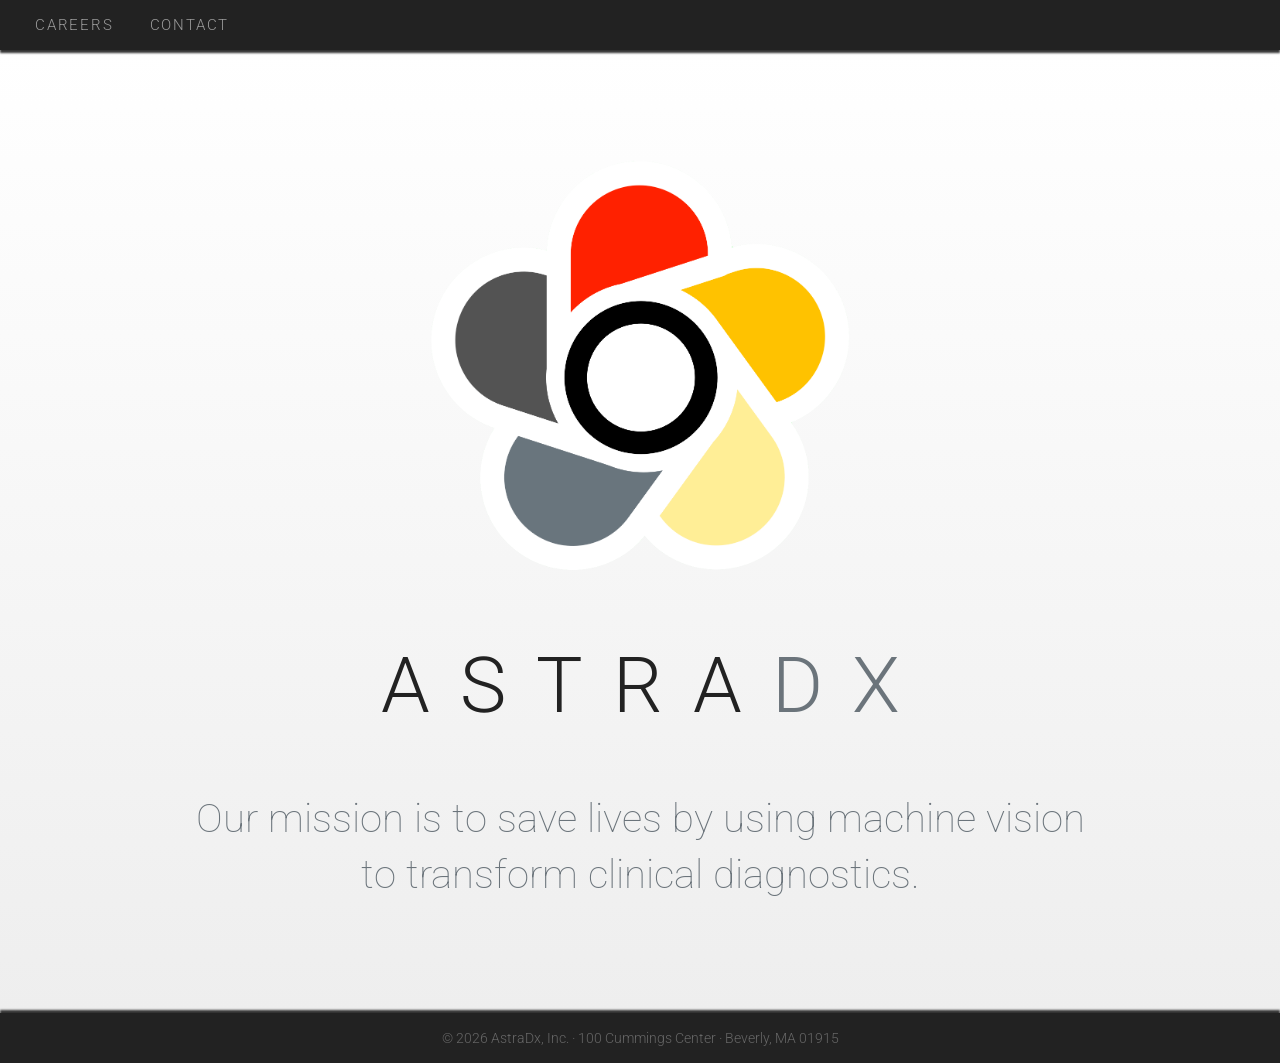
==== commit 7f9f0bcc: "Restore the original site's styling details Brings back the dark body, full-height section, bar drop" ====
--- a/index.html
+++ b/index.html
@@ -10,6 +10,7 @@
 <link rel="stylesheet" href="style.css">
 </head>
 <body>
+<section>
 
 <header>
   <a href="careers.html">CAREERS</a>
@@ -31,5 +32,6 @@
   &copy; 2026 AstraDx, Inc. &middot; 100 Cummings Center &middot; Beverly, MA 01915
 </footer>
 
+</section>
 </body>
 </html>
--- a/style.css
+++ b/style.css
@@ -1,89 +1,116 @@
 @charset "UTF-8";
 
-/* AstraDx — one stylesheet for the whole site. */
+/* AstraDx — one stylesheet for the whole site.
+   Keeps the original site's look: dark bars top and bottom, white middle
+   fading to grey, wide letter-spacing, content fading in on load. */
 
 body {
-  margin: 0;
-  background: #fff;
-  color: #222;
+  background-color: #222;
   font-family: Roboto, "Helvetica Neue", Helvetica, Arial, sans-serif;
   font-weight: 300;
-  line-height: 1.6;
+  color: #222;
+  margin: 0;
+  display: flex;
+  flex-flow: column;
+}
+
+section {
+  display: flex;
+  flex-flow: column;
+  min-height: 100vh;
+  background-color: #fff;
 }
 
 /* --- dark bar at the top --------------------------------------------- */
 
 header {
-  background: #222;
-  padding: 0 35px;
-  line-height: 50px;
+  background-color: #222;
+  line-height: 40px;
+  padding: 5px 35px;
+  box-shadow: 0 3px 2px #333;
 }
 header a {
   color: #999;
-  text-decoration: none;
   font-weight: 300;
   font-size: 15px;
-  letter-spacing: 0.1em;
-  margin-right: 30px;
+  letter-spacing: 0.12em;
+  text-decoration: none;
+  margin-right: 32px;
+  transition: color 0.2s;
 }
 header a:hover { color: #fff; }
 
-/* --- middle -------------------------------------------------------- */
+/* --- middle ---------------------------------------------------------- */
 
 main {
-  padding: 60px 8% 90px;
-  background-image: linear-gradient(to bottom, #fff, #eee);
-  min-height: calc(100vh - 160px);
-  box-sizing: border-box;
+  flex: 2;
+  padding: clamp(45px, 9vw, 110px) 13% clamp(60px, 9vw, 110px);
+  background-image: linear-gradient(to bottom, transparent, #eee);
+  font-weight: 100;
 }
 
-/* --- home page ------------------------------------------------------ */
+/* --- home page ------------------------------------------------------- */
+
+@keyframes fade-in { from { opacity: 0; } to { opacity: 1; } }
 
 #logo {
   display: block;
   margin: 0 auto;
-  width: 260px;
-  max-width: 60%;
+  width: 420px;
+  max-width: 62%;
+  user-select: none;
+  -webkit-user-drag: none;
+  animation: fade-in 1s both;
 }
 
 #title {
-  font-size: clamp(38px, 8vw, 76px);
-  letter-spacing: clamp(12px, 3vw, 28px);
-  /* letter-spacing adds space after the last letter; pull it back to centre */
-  text-indent: clamp(12px, 3vw, 28px);
+  font-size: clamp(40px, 8vw, 78px);
+  letter-spacing: clamp(14px, 3.2vw, 30px);
+  /* letter-spacing adds a gap after the last letter; pull it back to centre */
+  text-indent: clamp(14px, 3.2vw, 30px);
   font-weight: 300;
   text-align: center;
-  margin: 40px 0;
+  margin: clamp(30px, 5vw, 60px) 0;
+  animation: fade-in 2s both;
 }
 #title .dx { color: #6B747B; }
 
 #description {
   color: #6B747B;
-  font-size: clamp(20px, 3vw, 34px);
+  font-size: clamp(21px, 3.2vw, 40px);
   line-height: 1.4;
   text-align: center;
   margin: 0;
+  animation: fade-in 3s both;
 }
 
-/* --- careers page --------------------------------------------------- */
+/* --- careers page ---------------------------------------------------- */
 
 .page {
   max-width: 700px;
   margin: 0 auto;
+  animation: fade-in 1.2s both;
 }
 .page h1 {
-  font-size: clamp(30px, 5vw, 44px);
+  font-size: clamp(32px, 5.5vw, 50px);
   font-weight: 300;
-  letter-spacing: 0.02em;
-  margin: 0 0 30px;
+  letter-spacing: 0.06em;
+  margin: 0 0 25px;
 }
 .page h2 {
-  font-size: clamp(20px, 3vw, 26px);
+  font-size: clamp(20px, 2.6vw, 26px);
   font-weight: 400;
+  color: #222;
   margin: 0 0 8px;
 }
-.page p { margin: 0 0 20px; }
-.page a { color: #222; }
+.page p {
+  font-weight: 300;
+  line-height: 1.65;
+  color: #444;
+  margin: 0 0 20px;
+}
+.page a { color: #6B747B; }
+.page a:hover { color: #222; }
 
 .job {
   border-top: 1px solid #ddd;
@@ -95,8 +122,15 @@
 footer {
   background: #222;
   color: #666;
+  font-weight: 300;
   font-size: 14px;
-  font-weight: 300;
+  line-height: 40px;
+  padding: 5px 0;
   text-align: center;
-  line-height: 50px;
+  box-shadow: 0 -3px 2px #333;
 }
+
+/* Someone may prefer no motion; respect that. */
+@media (prefers-reduced-motion: reduce) {
+  * { animation: none !important; }
+}
